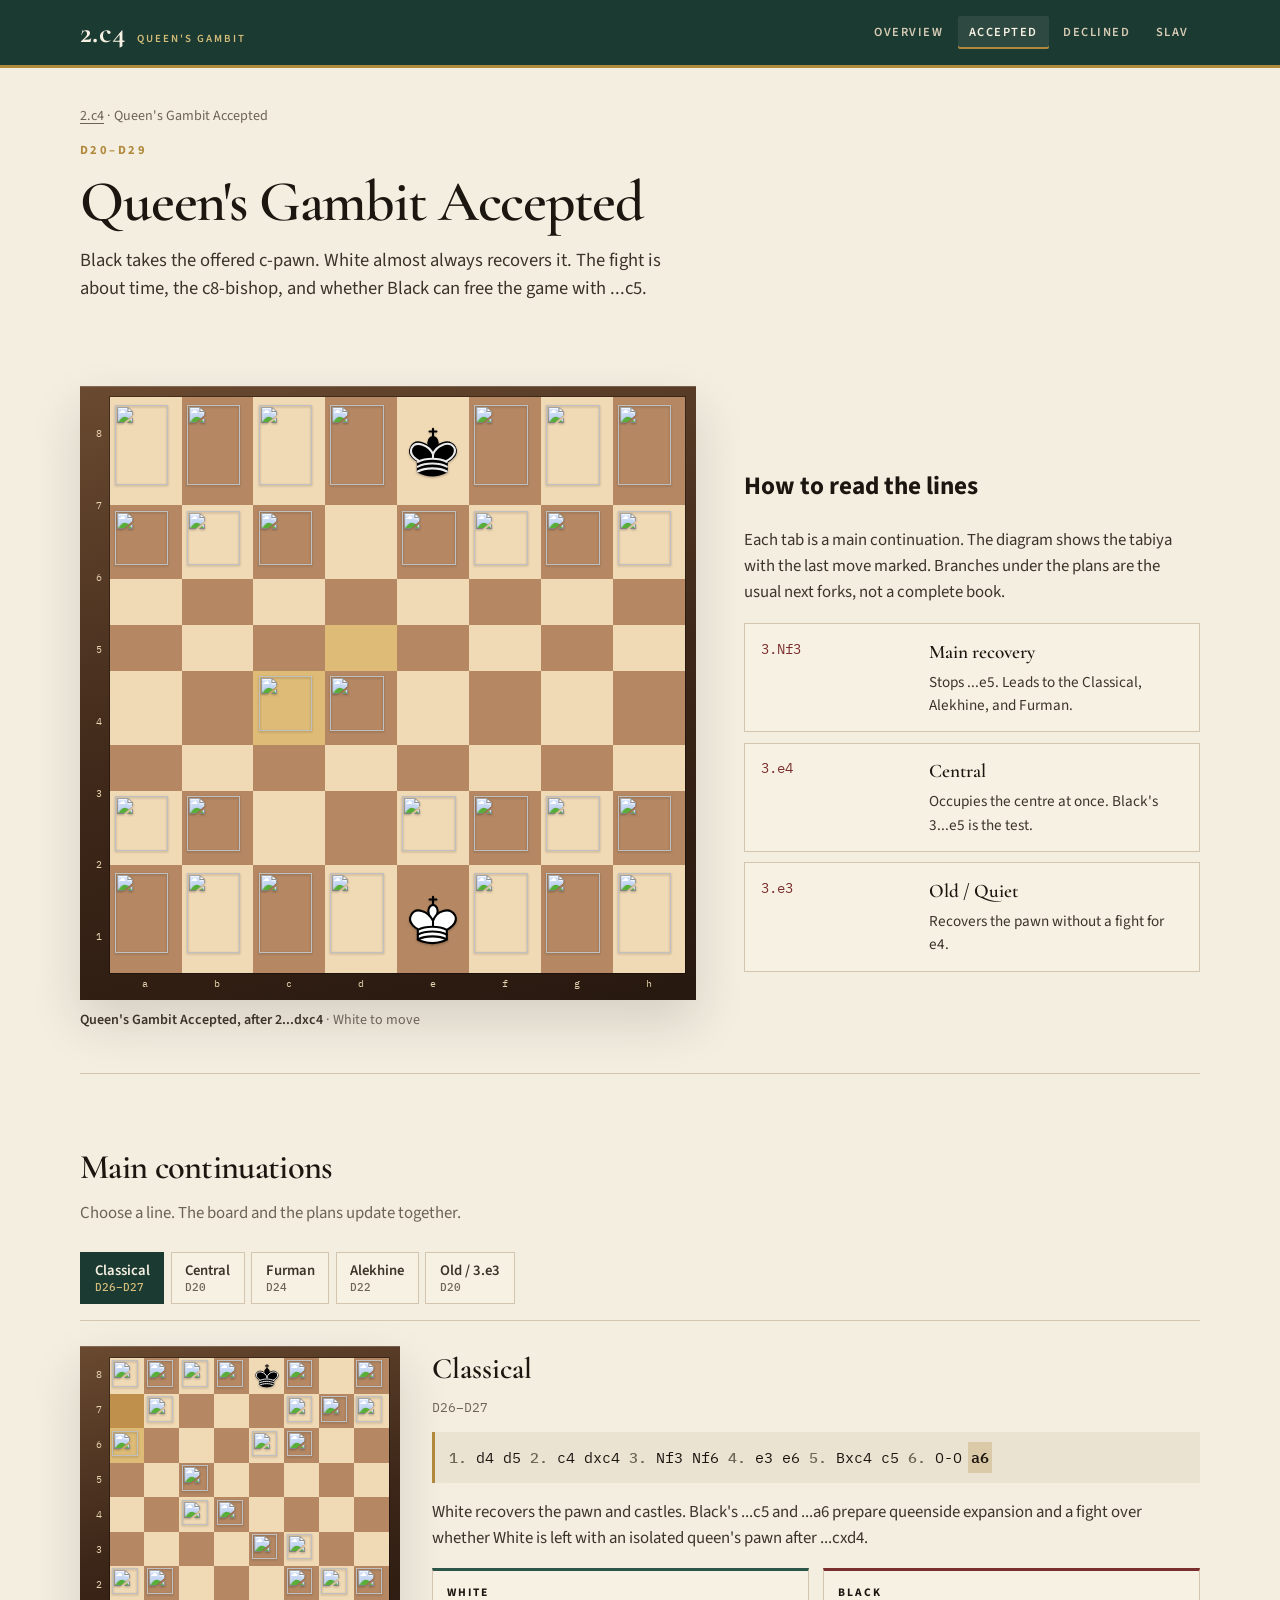
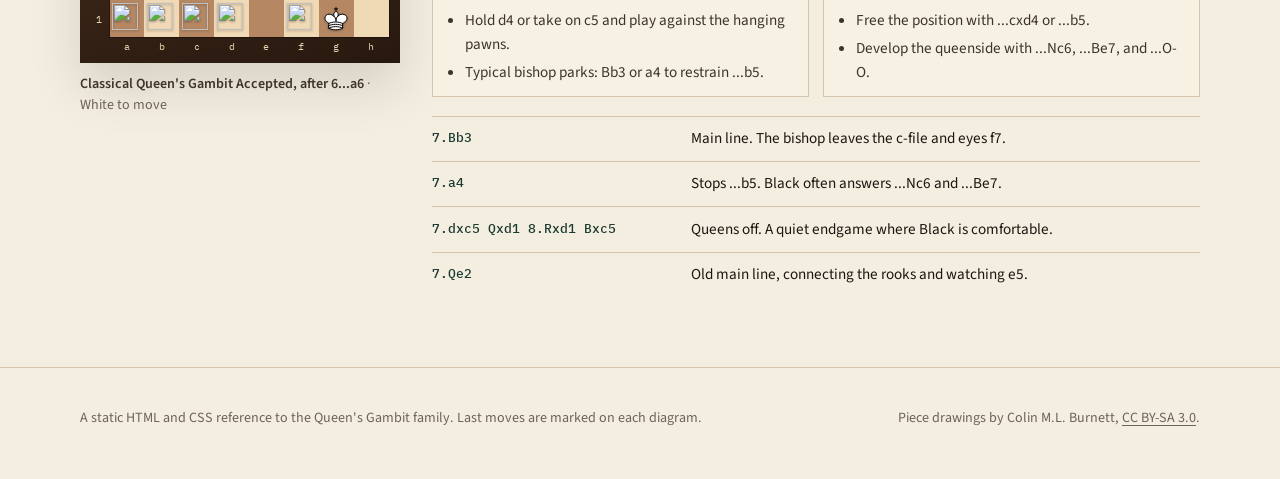
==== qga.html @ 836b29c2 "Add Queen's Gambit Accepted, Declined, and Slav site Static HTML and CSS pages with played-out diagr" ====
<!DOCTYPE html>
<html lang="en">
<head>
  <meta charset="utf-8">
  <meta name="viewport" content="width=device-width, initial-scale=1">
  <title>Queen&#x27;s Gambit Accepted — 2.c4</title>
  <meta name="description" content="Queen&#x27;s Gambit Accepted continuations: Classical, Central, Furman, Alekhine, and 3.e3.">
  <meta name="theme-color" content="#1b3a31">
  <link rel="icon" href="pieces/wN.svg" type="image/svg+xml">
  <link rel="preconnect" href="https://fonts.googleapis.com">
  <link rel="preconnect" href="https://fonts.gstatic.com" crossorigin>
  <link href="https://fonts.googleapis.com/css2?family=Cormorant+Garamond:ital,wght@0,500;0,600;0,700;1,500&family=IBM+Plex+Mono:wght@400;500&family=Source+Sans+3:ital,wght@0,400;0,500;0,600;1,400&display=swap" rel="stylesheet">
  <link rel="stylesheet" href="styles.css">
</head>
<body>
  <a class="skip" href="#main">Skip to content</a>
  <header class="site-header">
    <div class="wrap">
      <a class="wordmark" href="index.html">2.c4 <small>Queen's Gambit</small></a>
      <nav class="site-nav" aria-label="Openings"><a href="index.html">Overview</a><a href="qga.html" aria-current="page">Accepted</a><a href="qgd.html">Declined</a><a href="slav.html">Slav</a></nav>
    </div>
  </header>
  <main id="main">
    
    <div class="wrap">
      <header class="page-head">
        <p class="crumb"><a href="index.html">2.c4</a> · Queen&#x27;s Gambit Accepted</p>
        <p class="kicker">D20–D29</p>
        <h1>Queen&#x27;s Gambit Accepted</h1>
        <p class="lede">Black takes the offered c-pawn. White almost always recovers it. The fight is about time, the c8-bishop, and whether Black can free the game with ...c5.</p>
      </header>
      <section class="hero">
        <figure class="diagram">
  <div class="board-frame">
    <div class="board-with-coords">
      <div class="ranks" aria-hidden="true"><span>8</span><span>7</span><span>6</span><span>5</span><span>4</span><span>3</span><span>2</span><span>1</span></div>
      <div class="board" role="img" aria-label="Queen&#x27;s Gambit Accepted, after 2...dxc4. White to move."><div class="sq l"><img src="pieces/bR.svg" alt=""></div><div class="sq d"><img src="pieces/bN.svg" alt=""></div><div class="sq l"><img src="pieces/bB.svg" alt=""></div><div class="sq d"><img src="pieces/bQ.svg" alt=""></div><div class="sq l"><img src="pieces/bK.svg" alt=""></div><div class="sq d"><img src="pieces/bB.svg" alt=""></div><div class="sq l"><img src="pieces/bN.svg" alt=""></div><div class="sq d"><img src="pieces/bR.svg" alt=""></div><div class="sq d"><img src="pieces/bP.svg" alt=""></div><div class="sq l"><img src="pieces/bP.svg" alt=""></div><div class="sq d"><img src="pieces/bP.svg" alt=""></div><div class="sq l"></div><div class="sq d"><img src="pieces/bP.svg" alt=""></div><div class="sq l"><img src="pieces/bP.svg" alt=""></div><div class="sq d"><img src="pieces/bP.svg" alt=""></div><div class="sq l"><img src="pieces/bP.svg" alt=""></div><div class="sq l"></div><div class="sq d"></div><div class="sq l"></div><div class="sq d"></div><div class="sq l"></div><div class="sq d"></div><div class="sq l"></div><div class="sq d"></div><div class="sq d"></div><div class="sq l"></div><div class="sq d"></div><div class="sq l last-from"></div><div class="sq d"></div><div class="sq l"></div><div class="sq d"></div><div class="sq l"></div><div class="sq l"></div><div class="sq d"></div><div class="sq l last-to"><img src="pieces/bP.svg" alt=""></div><div class="sq d"><img src="pieces/wP.svg" alt=""></div><div class="sq l"></div><div class="sq d"></div><div class="sq l"></div><div class="sq d"></div><div class="sq d"></div><div class="sq l"></div><div class="sq d"></div><div class="sq l"></div><div class="sq d"></div><div class="sq l"></div><div class="sq d"></div><div class="sq l"></div><div class="sq l"><img src="pieces/wP.svg" alt=""></div><div class="sq d"><img src="pieces/wP.svg" alt=""></div><div class="sq l"></div><div class="sq d"></div><div class="sq l"><img src="pieces/wP.svg" alt=""></div><div class="sq d"><img src="pieces/wP.svg" alt=""></div><div class="sq l"><img src="pieces/wP.svg" alt=""></div><div class="sq d"><img src="pieces/wP.svg" alt=""></div><div class="sq d"><img src="pieces/wR.svg" alt=""></div><div class="sq l"><img src="pieces/wN.svg" alt=""></div><div class="sq d"><img src="pieces/wB.svg" alt=""></div><div class="sq l"><img src="pieces/wQ.svg" alt=""></div><div class="sq d"><img src="pieces/wK.svg" alt=""></div><div class="sq l"><img src="pieces/wB.svg" alt=""></div><div class="sq d"><img src="pieces/wN.svg" alt=""></div><div class="sq l"><img src="pieces/wR.svg" alt=""></div></div>
      <div class="files" aria-hidden="true"><span>a</span><span>b</span><span>c</span><span>d</span><span>e</span><span>f</span><span>g</span><span>h</span></div>
    </div>
  </div>
  <figcaption><strong>Queen&#x27;s Gambit Accepted, after 2...dxc4</strong> · White to move</figcaption>
</figure>
        <div>
          <h2>How to read the lines</h2>
          <p class="idea">Each tab is a main continuation. The diagram shows the tabiya with the last move marked. Branches under the plans are the usual next forks, not a complete book.</p>
          <ul class="tree"><li><span class="mv">3.Nf3</span><div><strong>Main recovery</strong><p>Stops ...e5. Leads to the Classical, Alekhine, and Furman.</p></div></li><li><span class="mv">3.e4</span><div><strong>Central</strong><p>Occupies the centre at once. Black&#x27;s 3...e5 is the test.</p></div></li><li><span class="mv">3.e3</span><div><strong>Old / Quiet</strong><p>Recovers the pawn without a fight for e4.</p></div></li></ul>
        </div>
      </section>
      <hr class="section-rule">
      <section class="section" id="lines">
        <h2>Main continuations</h2>
        <p class="deck">Choose a line. The board and the plans update together.</p>
        <style>
#qga-classical:checked ~ .exp-tabs label[for='qga-classical'],
#qga-central:checked ~ .exp-tabs label[for='qga-central'],
#qga-furman:checked ~ .exp-tabs label[for='qga-furman'],
#qga-alekhine:checked ~ .exp-tabs label[for='qga-alekhine'],
#qga-quiet:checked ~ .exp-tabs label[for='qga-quiet'] {
  background: var(--forest);
  color: var(--cream);
  border-color: var(--forest);
}
#qga-classical:checked ~ .exp-tabs label[for='qga-classical'] small,
#qga-central:checked ~ .exp-tabs label[for='qga-central'] small,
#qga-furman:checked ~ .exp-tabs label[for='qga-furman'] small,
#qga-alekhine:checked ~ .exp-tabs label[for='qga-alekhine'] small,
#qga-quiet:checked ~ .exp-tabs label[for='qga-quiet'] small { color: var(--gold-2); }
#qga-classical:checked ~ .exp-panels [data-for='qga-classical'],
#qga-central:checked ~ .exp-panels [data-for='qga-central'],
#qga-furman:checked ~ .exp-panels [data-for='qga-furman'],
#qga-alekhine:checked ~ .exp-panels [data-for='qga-alekhine'],
#qga-quiet:checked ~ .exp-panels [data-for='qga-quiet'] { display: grid; }
</style>
<section class="explorer" aria-label="Main continuations">
  <input class="exp-input" type="radio" name="qga-line" id="qga-classical" checked><input class="exp-input" type="radio" name="qga-line" id="qga-central"><input class="exp-input" type="radio" name="qga-line" id="qga-furman"><input class="exp-input" type="radio" name="qga-line" id="qga-alekhine"><input class="exp-input" type="radio" name="qga-line" id="qga-quiet">
  <div class="exp-tabs" role="tablist"><label class="exp-tab" for="qga-classical">Classical<small>D26–D27</small></label><label class="exp-tab" for="qga-central">Central<small>D20</small></label><label class="exp-tab" for="qga-furman">Furman<small>D24</small></label><label class="exp-tab" for="qga-alekhine">Alekhine<small>D22</small></label><label class="exp-tab" for="qga-quiet">Old / 3.e3<small>D20</small></label></div>
  <div class="exp-panels"><article class="exp-panel" data-for="qga-classical">
  <figure class="diagram">
  <div class="board-frame">
    <div class="board-with-coords">
      <div class="ranks" aria-hidden="true"><span>8</span><span>7</span><span>6</span><span>5</span><span>4</span><span>3</span><span>2</span><span>1</span></div>
      <div class="board" role="img" aria-label="Classical Queen&#x27;s Gambit Accepted, after 6...a6. White to move."><div class="sq l"><img src="pieces/bR.svg" alt=""></div><div class="sq d"><img src="pieces/bN.svg" alt=""></div><div class="sq l"><img src="pieces/bB.svg" alt=""></div><div class="sq d"><img src="pieces/bQ.svg" alt=""></div><div class="sq l"><img src="pieces/bK.svg" alt=""></div><div class="sq d"><img src="pieces/bB.svg" alt=""></div><div class="sq l"></div><div class="sq d"><img src="pieces/bR.svg" alt=""></div><div class="sq d last-from"></div><div class="sq l"><img src="pieces/bP.svg" alt=""></div><div class="sq d"></div><div class="sq l"></div><div class="sq d"></div><div class="sq l"><img src="pieces/bP.svg" alt=""></div><div class="sq d"><img src="pieces/bP.svg" alt=""></div><div class="sq l"><img src="pieces/bP.svg" alt=""></div><div class="sq l last-to"><img src="pieces/bP.svg" alt=""></div><div class="sq d"></div><div class="sq l"></div><div class="sq d"></div><div class="sq l"><img src="pieces/bP.svg" alt=""></div><div class="sq d"><img src="pieces/bN.svg" alt=""></div><div class="sq l"></div><div class="sq d"></div><div class="sq d"></div><div class="sq l"></div><div class="sq d"><img src="pieces/bP.svg" alt=""></div><div class="sq l"></div><div class="sq d"></div><div class="sq l"></div><div class="sq d"></div><div class="sq l"></div><div class="sq l"></div><div class="sq d"></div><div class="sq l"><img src="pieces/wB.svg" alt=""></div><div class="sq d"><img src="pieces/wP.svg" alt=""></div><div class="sq l"></div><div class="sq d"></div><div class="sq l"></div><div class="sq d"></div><div class="sq d"></div><div class="sq l"></div><div class="sq d"></div><div class="sq l"></div><div class="sq d"><img src="pieces/wP.svg" alt=""></div><div class="sq l"><img src="pieces/wN.svg" alt=""></div><div class="sq d"></div><div class="sq l"></div><div class="sq l"><img src="pieces/wP.svg" alt=""></div><div class="sq d"><img src="pieces/wP.svg" alt=""></div><div class="sq l"></div><div class="sq d"></div><div class="sq l"></div><div class="sq d"><img src="pieces/wP.svg" alt=""></div><div class="sq l"><img src="pieces/wP.svg" alt=""></div><div class="sq d"><img src="pieces/wP.svg" alt=""></div><div class="sq d"><img src="pieces/wR.svg" alt=""></div><div class="sq l"><img src="pieces/wN.svg" alt=""></div><div class="sq d"><img src="pieces/wB.svg" alt=""></div><div class="sq l"><img src="pieces/wQ.svg" alt=""></div><div class="sq d"></div><div class="sq l"><img src="pieces/wR.svg" alt=""></div><div class="sq d"><img src="pieces/wK.svg" alt=""></div><div class="sq l"></div></div>
      <div class="files" aria-hidden="true"><span>a</span><span>b</span><span>c</span><span>d</span><span>e</span><span>f</span><span>g</span><span>h</span></div>
    </div>
  </div>
  <figcaption><strong>Classical Queen&#x27;s Gambit Accepted, after 6...a6</strong> · White to move</figcaption>
</figure>
  <div class="line-copy">
    <h3>Classical</h3>
    <p class="eco">D26–D27</p>
    <p class="moves"><span class="n">1.</span> <span>d4</span> <span>d5</span> <span class="n">2.</span> <span>c4</span> <span>dxc4</span> <span class="n">3.</span> <span>Nf3</span> <span>Nf6</span> <span class="n">4.</span> <span>e3</span> <span>e6</span> <span class="n">5.</span> <span>Bxc4</span> <span>c5</span> <span class="n">6.</span> <span>O-O</span> <span class="last">a6</span></p>
    <p class="idea">White recovers the pawn and castles. Black&#x27;s ...c5 and ...a6 prepare queenside expansion and a fight over whether White is left with an isolated queen&#x27;s pawn after ...cxd4.</p>
    <div class="plans">
      <div class="plan white"><h4>White</h4><ul><li>Hold d4 or take on c5 and play against the hanging pawns.</li><li>Typical bishop parks: Bb3 or a4 to restrain ...b5.</li></ul></div>
      <div class="plan black"><h4>Black</h4><ul><li>Free the position with ...cxd4 or ...b5.</li><li>Develop the queenside with ...Nc6, ...Be7, and ...O-O.</li></ul></div>
    </div>
    <ul class='branches'><li><span class="mv">7.Bb3</span><span>Main line. The bishop leaves the c-file and eyes f7.</span></li><li><span class="mv">7.a4</span><span>Stops ...b5. Black often answers ...Nc6 and ...Be7.</span></li><li><span class="mv">7.dxc5 Qxd1 8.Rxd1 Bxc5</span><span>Queens off. A quiet endgame where Black is comfortable.</span></li><li><span class="mv">7.Qe2</span><span>Old main line, connecting the rooks and watching e5.</span></li></ul>
  </div>
</article><article class="exp-panel" data-for="qga-central">
  <figure class="diagram">
  <div class="board-frame">
    <div class="board-with-coords">
      <div class="ranks" aria-hidden="true"><span>8</span><span>7</span><span>6</span><span>5</span><span>4</span><span>3</span><span>2</span><span>1</span></div>
      <div class="board" role="img" aria-label="Central Variation, after 5...Nc6. White to move."><div class="sq l"><img src="pieces/bR.svg" alt=""></div><div class="sq d last-from"></div><div class="sq l"><img src="pieces/bB.svg" alt=""></div><div class="sq d"><img src="pieces/bQ.svg" alt=""></div><div class="sq l"><img src="pieces/bK.svg" alt=""></div><div class="sq d"><img src="pieces/bB.svg" alt=""></div><div class="sq l"><img src="pieces/bN.svg" alt=""></div><div class="sq d"><img src="pieces/bR.svg" alt=""></div><div class="sq d"><img src="pieces/bP.svg" alt=""></div><div class="sq l"><img src="pieces/bP.svg" alt=""></div><div class="sq d"><img src="pieces/bP.svg" alt=""></div><div class="sq l"></div><div class="sq d"></div><div class="sq l"><img src="pieces/bP.svg" alt=""></div><div class="sq d"><img src="pieces/bP.svg" alt=""></div><div class="sq l"><img src="pieces/bP.svg" alt=""></div><div class="sq l"></div><div class="sq d"></div><div class="sq l last-to"><img src="pieces/bN.svg" alt=""></div><div class="sq d"></div><div class="sq l"></div><div class="sq d"></div><div class="sq l"></div><div class="sq d"></div><div class="sq d"></div><div class="sq l"></div><div class="sq d"></div><div class="sq l"></div><div class="sq d"></div><div class="sq l"></div><div class="sq d"></div><div class="sq l"></div><div class="sq l"></div><div class="sq d"></div><div class="sq l"><img src="pieces/wB.svg" alt=""></div><div class="sq d"><img src="pieces/bP.svg" alt=""></div><div class="sq l"><img src="pieces/wP.svg" alt=""></div><div class="sq d"></div><div class="sq l"></div><div class="sq d"></div><div class="sq d"></div><div class="sq l"></div><div class="sq d"></div><div class="sq l"></div><div class="sq d"></div><div class="sq l"><img src="pieces/wN.svg" alt=""></div><div class="sq d"></div><div class="sq l"></div><div class="sq l"><img src="pieces/wP.svg" alt=""></div><div class="sq d"><img src="pieces/wP.svg" alt=""></div><div class="sq l"></div><div class="sq d"></div><div class="sq l"></div><div class="sq d"><img src="pieces/wP.svg" alt=""></div><div class="sq l"><img src="pieces/wP.svg" alt=""></div><div class="sq d"><img src="pieces/wP.svg" alt=""></div><div class="sq d"><img src="pieces/wR.svg" alt=""></div><div class="sq l"><img src="pieces/wN.svg" alt=""></div><div class="sq d"><img src="pieces/wB.svg" alt=""></div><div class="sq l"><img src="pieces/wQ.svg" alt=""></div><div class="sq d"><img src="pieces/wK.svg" alt=""></div><div class="sq l"></div><div class="sq d"></div><div class="sq l"><img src="pieces/wR.svg" alt=""></div></div>
      <div class="files" aria-hidden="true"><span>a</span><span>b</span><span>c</span><span>d</span><span>e</span><span>f</span><span>g</span><span>h</span></div>
    </div>
  </div>
  <figcaption><strong>Central Variation, after 5...Nc6</strong> · White to move</figcaption>
</figure>
  <div class="line-copy">
    <h3>Central</h3>
    <p class="eco">D20</p>
    <p class="moves"><span class="n">1.</span> <span>d4</span> <span>d5</span> <span class="n">2.</span> <span>c4</span> <span>dxc4</span> <span class="n">3.</span> <span>e4</span> <span>e5</span> <span class="n">4.</span> <span>Nf3</span> <span>exd4</span> <span class="n">5.</span> <span>Bxc4</span> <span class="last">Nc6</span></p>
    <p class="idea">White grabs the centre with 3.e4 instead of the quiet 3.Nf3. Black&#x27;s 3...e5 is the principled strike. The position opens quickly and both kings can be caught in the middle.</p>
    <div class="plans">
      <div class="plan white"><h4>White</h4><ul><li>Castle short, then use the extra space and the c4-bishop.</li><li>If Black keeps the extra pawn on d4, pressure it with c3 or Nb1-d2.</li></ul></div>
      <div class="plan black"><h4>Black</h4><ul><li>Return the pawn to finish development with ...Nf6 and ...Be7.</li><li>Do not cling to d4 if it costs several tempi.</li></ul></div>
    </div>
    <ul class='branches'><li><span class="mv">3...Nf6 4.e5 Nd5</span><span>Black refuses 3...e5 and plays against the e-pawn instead.</span></li><li><span class="mv">3...Nc6</span><span>Pressures d4 at once. White usually continues Nf3 and d5.</span></li><li><span class="mv">3...c5</span><span>A Sicilian-flavoured try; 4.d5 closes the centre in White&#x27;s favour.</span></li></ul>
  </div>
</article><article class="exp-panel" data-for="qga-furman">
  <figure class="diagram">
  <div class="board-frame">
    <div class="board-with-coords">
      <div class="ranks" aria-hidden="true"><span>8</span><span>7</span><span>6</span><span>5</span><span>4</span><span>3</span><span>2</span><span>1</span></div>
      <div class="board" role="img" aria-label="Furman Variation, after 6...Nd5. White to move."><div class="sq l"><img src="pieces/bR.svg" alt=""></div><div class="sq d"><img src="pieces/bN.svg" alt=""></div><div class="sq l"><img src="pieces/bB.svg" alt=""></div><div class="sq d"><img src="pieces/bQ.svg" alt=""></div><div class="sq l"><img src="pieces/bK.svg" alt=""></div><div class="sq d"><img src="pieces/bB.svg" alt=""></div><div class="sq l"></div><div class="sq d"><img src="pieces/bR.svg" alt=""></div><div class="sq d"></div><div class="sq l"></div><div class="sq d"><img src="pieces/bP.svg" alt=""></div><div class="sq l"></div><div class="sq d"><img src="pieces/bP.svg" alt=""></div><div class="sq l"><img src="pieces/bP.svg" alt=""></div><div class="sq d"><img src="pieces/bP.svg" alt=""></div><div class="sq l"><img src="pieces/bP.svg" alt=""></div><div class="sq l"><img src="pieces/bP.svg" alt=""></div><div class="sq d"></div><div class="sq l"></div><div class="sq d"></div><div class="sq l"></div><div class="sq d last-from"></div><div class="sq l"></div><div class="sq d"></div><div class="sq d"></div><div class="sq l"><img src="pieces/bP.svg" alt=""></div><div class="sq d"></div><div class="sq l last-to"><img src="pieces/bN.svg" alt=""></div><div class="sq d"><img src="pieces/wP.svg" alt=""></div><div class="sq l"></div><div class="sq d"></div><div class="sq l"></div><div class="sq l"></div><div class="sq d"></div><div class="sq l"><img src="pieces/bP.svg" alt=""></div><div class="sq d"><img src="pieces/wP.svg" alt=""></div><div class="sq l"></div><div class="sq d"></div><div class="sq l"></div><div class="sq d"></div><div class="sq d"></div><div class="sq l"></div><div class="sq d"><img src="pieces/wN.svg" alt=""></div><div class="sq l"></div><div class="sq d"></div><div class="sq l"><img src="pieces/wN.svg" alt=""></div><div class="sq d"></div><div class="sq l"></div><div class="sq l"><img src="pieces/wP.svg" alt=""></div><div class="sq d"><img src="pieces/wP.svg" alt=""></div><div class="sq l"></div><div class="sq d"></div><div class="sq l"></div><div class="sq d"><img src="pieces/wP.svg" alt=""></div><div class="sq l"><img src="pieces/wP.svg" alt=""></div><div class="sq d"><img src="pieces/wP.svg" alt=""></div><div class="sq d"><img src="pieces/wR.svg" alt=""></div><div class="sq l"></div><div class="sq d"><img src="pieces/wB.svg" alt=""></div><div class="sq l"><img src="pieces/wQ.svg" alt=""></div><div class="sq d"><img src="pieces/wK.svg" alt=""></div><div class="sq l"><img src="pieces/wB.svg" alt=""></div><div class="sq d"></div><div class="sq l"><img src="pieces/wR.svg" alt=""></div></div>
      <div class="files" aria-hidden="true"><span>a</span><span>b</span><span>c</span><span>d</span><span>e</span><span>f</span><span>g</span><span>h</span></div>
    </div>
  </div>
  <figcaption><strong>Furman Variation, after 6...Nd5</strong> · White to move</figcaption>
</figure>
  <div class="line-copy">
    <h3>Furman</h3>
    <p class="eco">D24</p>
    <p class="moves"><span class="n">1.</span> <span>d4</span> <span>d5</span> <span class="n">2.</span> <span>c4</span> <span>dxc4</span> <span class="n">3.</span> <span>Nf3</span> <span>Nf6</span> <span class="n">4.</span> <span>Nc3</span> <span>a6</span> <span class="n">5.</span> <span>e4</span> <span>b5</span> <span class="n">6.</span> <span>e5</span> <span class="last">Nd5</span></p>
    <p class="idea">White develops both knights and seizes e4-e5 before recovering the c-pawn. Black holds the extra pawn with ...a6 and ...b5. The game becomes a race: White&#x27;s centre versus Black&#x27;s queenside mass.</p>
    <div class="plans">
      <div class="plan white"><h4>White</h4><ul><li>Use e5 to drive the knight and attack on the kingside.</li><li>Break the pawn chain with a4 before Black consolidates.</li></ul></div>
      <div class="plan black"><h4>Black</h4><ul><li>Keep the extra pawn and challenge the centre with ...c5 or ...e6.</li><li>Watch the a8-h1 diagonal once the b-pawn has advanced.</li></ul></div>
    </div>
    <ul class='branches'><li><span class="mv">5.a4</span><span>Restrains ...b5. Can transpose toward QGA two-knights lines.</span></li><li><span class="mv">5.e3</span><span>Quieter recovery of the pawn, closer to the Classical.</span></li><li><span class="mv">7.a4 e6</span><span>The usual follow-up after 6...Nd5.</span></li></ul>
  </div>
</article><article class="exp-panel" data-for="qga-alekhine">
  <figure class="diagram">
  <div class="board-frame">
    <div class="board-with-coords">
      <div class="ranks" aria-hidden="true"><span>8</span><span>7</span><span>6</span><span>5</span><span>4</span><span>3</span><span>2</span><span>1</span></div>
      <div class="board" role="img" aria-label="Alekhine Variation, after 5...Bb7. White to move."><div class="sq l"><img src="pieces/bR.svg" alt=""></div><div class="sq d"><img src="pieces/bN.svg" alt=""></div><div class="sq l last-from"></div><div class="sq d"><img src="pieces/bQ.svg" alt=""></div><div class="sq l"><img src="pieces/bK.svg" alt=""></div><div class="sq d"><img src="pieces/bB.svg" alt=""></div><div class="sq l"><img src="pieces/bN.svg" alt=""></div><div class="sq d"><img src="pieces/bR.svg" alt=""></div><div class="sq d"></div><div class="sq l last-to"><img src="pieces/bB.svg" alt=""></div><div class="sq d"><img src="pieces/bP.svg" alt=""></div><div class="sq l"></div><div class="sq d"><img src="pieces/bP.svg" alt=""></div><div class="sq l"><img src="pieces/bP.svg" alt=""></div><div class="sq d"><img src="pieces/bP.svg" alt=""></div><div class="sq l"><img src="pieces/bP.svg" alt=""></div><div class="sq l"><img src="pieces/bP.svg" alt=""></div><div class="sq d"></div><div class="sq l"></div><div class="sq d"></div><div class="sq l"></div><div class="sq d"></div><div class="sq l"></div><div class="sq d"></div><div class="sq d"></div><div class="sq l"><img src="pieces/bP.svg" alt=""></div><div class="sq d"></div><div class="sq l"></div><div class="sq d"></div><div class="sq l"></div><div class="sq d"></div><div class="sq l"></div><div class="sq l"><img src="pieces/wP.svg" alt=""></div><div class="sq d"></div><div class="sq l"><img src="pieces/bP.svg" alt=""></div><div class="sq d"><img src="pieces/wP.svg" alt=""></div><div class="sq l"></div><div class="sq d"></div><div class="sq l"></div><div class="sq d"></div><div class="sq d"></div><div class="sq l"></div><div class="sq d"></div><div class="sq l"></div><div class="sq d"><img src="pieces/wP.svg" alt=""></div><div class="sq l"><img src="pieces/wN.svg" alt=""></div><div class="sq d"></div><div class="sq l"></div><div class="sq l"></div><div class="sq d"><img src="pieces/wP.svg" alt=""></div><div class="sq l"></div><div class="sq d"></div><div class="sq l"></div><div class="sq d"><img src="pieces/wP.svg" alt=""></div><div class="sq l"><img src="pieces/wP.svg" alt=""></div><div class="sq d"><img src="pieces/wP.svg" alt=""></div><div class="sq d"><img src="pieces/wR.svg" alt=""></div><div class="sq l"><img src="pieces/wN.svg" alt=""></div><div class="sq d"><img src="pieces/wB.svg" alt=""></div><div class="sq l"><img src="pieces/wQ.svg" alt=""></div><div class="sq d"><img src="pieces/wK.svg" alt=""></div><div class="sq l"><img src="pieces/wB.svg" alt=""></div><div class="sq d"></div><div class="sq l"><img src="pieces/wR.svg" alt=""></div></div>
      <div class="files" aria-hidden="true"><span>a</span><span>b</span><span>c</span><span>d</span><span>e</span><span>f</span><span>g</span><span>h</span></div>
    </div>
  </div>
  <figcaption><strong>Alekhine Variation, after 5...Bb7</strong> · White to move</figcaption>
</figure>
  <div class="line-copy">
    <h3>Alekhine</h3>
    <p class="eco">D22</p>
    <p class="moves"><span class="n">1.</span> <span>d4</span> <span>d5</span> <span class="n">2.</span> <span>c4</span> <span>dxc4</span> <span class="n">3.</span> <span>Nf3</span> <span>a6</span> <span class="n">4.</span> <span>e3</span> <span>b5</span> <span class="n">5.</span> <span>a4</span> <span class="last">Bb7</span></p>
    <p class="idea">Black delays ...Nf6 and grabs queenside space at once. The light-squared bishop comes to b7. White&#x27;s a4 asks whether the pawn chain will hold.</p>
    <div class="plans">
      <div class="plan white"><h4>White</h4><ul><li>Undermine b5 with axb5 or a5, then recover c4.</li><li>Play Bxc4, Qe2, and O-O before Black organises ...c5.</li></ul></div>
      <div class="plan black"><h4>Black</h4><ul><li>Support b5 with ...c6 if White takes on b5.</li><li>Strike in the centre with ...e6 and ...c5 rather than hunting pawns.</li></ul></div>
    </div>
    <ul class='branches'><li><span class="mv">4.e4</span><span>Sharper. White occupies the centre and dares Black to keep the pawn.</span></li><li><span class="mv">5.b3</span><span>A flank way to recover c4, less common than a4.</span></li><li><span class="mv">6.b3</span><span>After 5...Bb7, White can still undermine from the other side.</span></li></ul>
  </div>
</article><article class="exp-panel" data-for="qga-quiet">
  <figure class="diagram">
  <div class="board-frame">
    <div class="board-with-coords">
      <div class="ranks" aria-hidden="true"><span>8</span><span>7</span><span>6</span><span>5</span><span>4</span><span>3</span><span>2</span><span>1</span></div>
      <div class="board" role="img" aria-label="Quiet Variation, after 5...Nf6. White to move."><div class="sq l"><img src="pieces/bR.svg" alt=""></div><div class="sq d"><img src="pieces/bN.svg" alt=""></div><div class="sq l"><img src="pieces/bB.svg" alt=""></div><div class="sq d"><img src="pieces/bQ.svg" alt=""></div><div class="sq l"><img src="pieces/bK.svg" alt=""></div><div class="sq d"><img src="pieces/bB.svg" alt=""></div><div class="sq l last-from"></div><div class="sq d"><img src="pieces/bR.svg" alt=""></div><div class="sq d"><img src="pieces/bP.svg" alt=""></div><div class="sq l"><img src="pieces/bP.svg" alt=""></div><div class="sq d"><img src="pieces/bP.svg" alt=""></div><div class="sq l"></div><div class="sq d"></div><div class="sq l"><img src="pieces/bP.svg" alt=""></div><div class="sq d"><img src="pieces/bP.svg" alt=""></div><div class="sq l"><img src="pieces/bP.svg" alt=""></div><div class="sq l"></div><div class="sq d"></div><div class="sq l"></div><div class="sq d"></div><div class="sq l"></div><div class="sq d last-to"><img src="pieces/bN.svg" alt=""></div><div class="sq l"></div><div class="sq d"></div><div class="sq d"></div><div class="sq l"></div><div class="sq d"></div><div class="sq l"></div><div class="sq d"></div><div class="sq l"></div><div class="sq d"></div><div class="sq l"></div><div class="sq l"></div><div class="sq d"></div><div class="sq l"><img src="pieces/wB.svg" alt=""></div><div class="sq d"><img src="pieces/wP.svg" alt=""></div><div class="sq l"></div><div class="sq d"></div><div class="sq l"></div><div class="sq d"></div><div class="sq d"></div><div class="sq l"></div><div class="sq d"></div><div class="sq l"></div><div class="sq d"></div><div class="sq l"></div><div class="sq d"></div><div class="sq l"></div><div class="sq l"><img src="pieces/wP.svg" alt=""></div><div class="sq d"><img src="pieces/wP.svg" alt=""></div><div class="sq l"></div><div class="sq d"></div><div class="sq l"></div><div class="sq d"><img src="pieces/wP.svg" alt=""></div><div class="sq l"><img src="pieces/wP.svg" alt=""></div><div class="sq d"><img src="pieces/wP.svg" alt=""></div><div class="sq d"><img src="pieces/wR.svg" alt=""></div><div class="sq l"><img src="pieces/wN.svg" alt=""></div><div class="sq d"><img src="pieces/wB.svg" alt=""></div><div class="sq l"><img src="pieces/wQ.svg" alt=""></div><div class="sq d"><img src="pieces/wK.svg" alt=""></div><div class="sq l"></div><div class="sq d"><img src="pieces/wN.svg" alt=""></div><div class="sq l"><img src="pieces/wR.svg" alt=""></div></div>
      <div class="files" aria-hidden="true"><span>a</span><span>b</span><span>c</span><span>d</span><span>e</span><span>f</span><span>g</span><span>h</span></div>
    </div>
  </div>
  <figcaption><strong>Quiet Variation, after 5...Nf6</strong> · White to move</figcaption>
</figure>
  <div class="line-copy">
    <h3>Old / 3.e3</h3>
    <p class="eco">D20</p>
    <p class="moves"><span class="n">1.</span> <span>d4</span> <span>d5</span> <span class="n">2.</span> <span>c4</span> <span>dxc4</span> <span class="n">3.</span> <span>e3</span> <span>e5</span> <span class="n">4.</span> <span>Bxc4</span> <span>exd4</span> <span class="n">5.</span> <span>exd4</span> <span class="last">Nf6</span></p>
    <p class="idea">White recovers the pawn without occupying e4. Black&#x27;s 3...e5 equalises in many lines by exchanging in the centre. The resulting IQP positions are milder than the Classical.</p>
    <div class="plans">
      <div class="plan white"><h4>White</h4><ul><li>Treat it as an isolated queen&#x27;s pawn: pieces to e5 and c5, rook to e1.</li><li>Castle short and do not rush d5 unless the tactics are ready.</li></ul></div>
      <div class="plan black"><h4>Black</h4><ul><li>Blockade d4 with ...Nd5 or ...Be7-f6.</li><li>Trade pieces; the IQP is weaker in the ending.</li></ul></div>
    </div>
    <ul class='branches'><li><span class="mv">3...Nf6</span><span>Declines the immediate ...e5 and transposes toward Classical ground.</span></li><li><span class="mv">3...e5 4.Nf3</span><span>White can delay Bxc4 and keep options on d4.</span></li></ul>
  </div>
</article></div>
</section>
      </section>
    </div>
    
  </main>
  <footer class="site-footer">
    <div class="wrap">
      <p>A static HTML and CSS reference to the Queen's Gambit family. Last moves are marked on each diagram.</p>
      <p>Piece drawings by Colin M.L. Burnett, <a href="https://creativecommons.org/licenses/by-sa/3.0/">CC BY-SA 3.0</a>.</p>
    </div>
  </footer>
</body>
</html>
---- styles.css ----
:root {
  --paper: #f4eee1;
  --paper-2: #ebe3d2;
  --paper-3: #e2d6c0;
  --ink: #1b1610;
  --ink-2: #3d3429;
  --muted: #6d6356;
  --line: #d4c6ae;
  --forest: #1b3a31;
  --forest-2: #2b5548;
  --gold: #b0893a;
  --gold-2: #d4bc7a;
  --cream: #f7f1e4;
  --crimson: #7a2e2e;
  --board-light: #f0d9b5;
  --board-dark: #b58863;
  --last: rgba(201, 152, 46, 0.46);
  --frame: #3a2618;
  --shadow: 0 22px 48px rgba(27, 22, 16, 0.14);
  --serif: "Cormorant Garamond", "Iowan Old Style", Palatino, Georgia, serif;
  --sans: "Source Sans 3", "Segoe UI", system-ui, sans-serif;
  --mono: "IBM Plex Mono", ui-monospace, monospace;
  --header-h: 4.25rem;
}

*,
*::before,
*::after { box-sizing: border-box; }

html {
  scroll-behavior: smooth;
  overflow-x: clip;
}

body {
  margin: 0;
  max-width: 100%;
  overflow-x: clip;
  color: var(--ink);
  background:
    radial-gradient(1200px 500px at 10% -10%, rgba(176, 137, 58, 0.08), transparent 50%),
    var(--paper);
  font-family: var(--sans);
  font-size: 1.05rem;
  line-height: 1.55;
}

img { max-width: 100%; display: block; }

a {
  color: var(--forest-2);
  text-underline-offset: 0.18em;
}

a:hover { color: var(--crimson); }

:focus-visible {
  outline: 2px solid var(--gold);
  outline-offset: 3px;
}

.skip {
  position: absolute;
  left: 0.75rem;
  top: -3rem;
  background: var(--gold);
  color: var(--ink);
  padding: 0.5rem 0.8rem;
  z-index: 40;
}
.skip:focus { top: 0.75rem; }

.wrap {
  width: calc(100% - 2rem);
  max-width: 1120px;
  margin-inline: auto;
}

/* Header */

.site-header {
  position: sticky;
  top: 0;
  z-index: 30;
  height: var(--header-h);
  background: var(--forest);
  color: var(--cream);
  border-bottom: 3px solid var(--gold);
}

.site-header .wrap {
  height: 100%;
  display: flex;
  align-items: center;
  justify-content: space-between;
  gap: 1.5rem;
}

.wordmark {
  display: flex;
  align-items: baseline;
  gap: 0.7rem;
  color: inherit;
  text-decoration: none;
  font-family: var(--serif);
  font-weight: 700;
  font-size: 1.85rem;
  letter-spacing: 0.01em;
  line-height: 1;
}

.wordmark:hover { color: var(--gold-2); }

.wordmark small {
  font-family: var(--sans);
  font-weight: 600;
  font-size: 0.68rem;
  letter-spacing: 0.18em;
  text-transform: uppercase;
  color: var(--gold-2);
}

.site-nav {
  display: flex;
  flex-wrap: wrap;
  justify-content: flex-end;
  gap: 0.15rem 0.2rem;
}

.site-nav a {
  color: #d7cbb6;
  text-decoration: none;
  font-size: 0.78rem;
  font-weight: 600;
  letter-spacing: 0.12em;
  text-transform: uppercase;
  padding: 0.45rem 0.7rem;
  border-radius: 2px;
}

.site-nav a:hover,
.site-nav a[aria-current="page"] {
  color: var(--cream);
  background: rgba(255, 255, 255, 0.08);
}

.site-nav a[aria-current="page"] {
  box-shadow: inset 0 -2px 0 var(--gold);
}

/* Hero */

.hero {
  display: grid;
  grid-template-columns: 1.15fr 0.85fr;
  gap: 3rem;
  align-items: center;
  padding: 3.4rem 0 2.6rem;
}

.hero > * { min-width: 0; }

.kicker {
  margin: 0 0 0.7rem;
  font-size: 0.78rem;
  font-weight: 700;
  letter-spacing: 0.2em;
  text-transform: uppercase;
  color: var(--gold);
}

.hero h1,
.page-head h1 {
  margin: 0 0 0.85rem;
  font-family: var(--serif);
  font-weight: 600;
  font-size: clamp(2.15rem, 6vw, 3.6rem);
  line-height: 1.05;
  letter-spacing: -0.02em;
  overflow-wrap: break-word;
  max-width: 100%;
}

.lede {
  margin: 0 0 1.4rem;
  max-width: min(38rem, 100%);
  font-size: 1.16rem;
  color: var(--ink-2);
}

.meta-row {
  display: flex;
  flex-wrap: wrap;
  gap: 0.5rem;
}

.badge {
  display: inline-flex;
  align-items: center;
  gap: 0.35rem;
  padding: 0.22rem 0.55rem;
  border: 1px solid var(--line);
  background: var(--paper-2);
  font-family: var(--mono);
  font-size: 0.78rem;
  color: var(--ink-2);
}

/* Page heading */

.page-head {
  padding: 2.4rem 0 0.4rem;
}

.crumb {
  margin: 0 0 0.8rem;
  font-size: 0.88rem;
  color: var(--muted);
}

.crumb a { color: inherit; }

/* Fork cards */

.section {
  padding: 2.2rem 0 3rem;
  scroll-margin-top: calc(var(--header-h) + 0.8rem);
}

.section-rule {
  border: 0;
  border-top: 1px solid var(--line);
  margin: 0 0 2rem;
}

.section h2 {
  margin: 0 0 0.35rem;
  font-family: var(--serif);
  font-size: 2.15rem;
  font-weight: 600;
  letter-spacing: -0.02em;
}

.section .deck {
  margin: 0 0 1.6rem;
  color: var(--muted);
  max-width: 40rem;
}

.fork-grid {
  display: grid;
  grid-template-columns: repeat(3, 1fr);
  gap: 1.15rem;
}

.fork-card {
  display: flex;
  flex-direction: column;
  gap: 0.9rem;
  padding: 1rem 1rem 1.15rem;
  background: var(--cream);
  border: 1px solid var(--line);
  box-shadow: var(--shadow);
  text-decoration: none;
  color: inherit;
  min-height: 100%;
  transition: border-color 0.15s ease, transform 0.15s ease;
}

.fork-card:hover {
  border-color: var(--gold);
  transform: translateY(-2px);
}

.fork-card h3 {
  margin: 0;
  font-family: var(--serif);
  font-size: 1.55rem;
  font-weight: 600;
}

.fork-card .reply {
  margin: 0.15rem 0 0.45rem;
  font-family: var(--mono);
  font-size: 0.95rem;
  color: var(--crimson);
}

.fork-card p {
  margin: 0;
  color: var(--ink-2);
  font-size: 0.98rem;
}

.fork-card .go {
  margin-top: auto;
  padding-top: 0.7rem;
  font-size: 0.78rem;
  font-weight: 700;
  letter-spacing: 0.12em;
  text-transform: uppercase;
  color: var(--forest-2);
}

/* Compare */

.compare {
  width: 100%;
  border-collapse: collapse;
  font-size: 0.98rem;
  background: var(--cream);
  border: 1px solid var(--line);
}

.compare th,
.compare td {
  text-align: left;
  vertical-align: top;
  padding: 0.85rem 1rem;
  border-bottom: 1px solid var(--line);
}

.compare th {
  font-family: var(--serif);
  font-size: 1.15rem;
  font-weight: 600;
  background: var(--forest);
  color: var(--cream);
}

.compare td:first-child {
  font-weight: 600;
  color: var(--ink-2);
  white-space: nowrap;
}

.compare tr:last-child td { border-bottom: 0; }

.compare a { color: var(--gold-2); }

/* Boards */

.diagram {
  margin: 0;
  max-width: 100%;
}

.diagram.compact .board-frame { padding: 0.45rem; }

.board-frame {
  background:
    linear-gradient(165deg, #6a4a30, #3c2618 55%, #27180f);
  padding: 0.7rem 0.7rem 0.55rem;
  box-shadow: var(--shadow), inset 0 1px 0 rgba(255, 255, 255, 0.18);
}

.board-with-coords {
  display: grid;
  grid-template-columns: 0.95rem 1fr;
  grid-template-rows: 1fr 0.95rem;
  gap: 0.15rem 0.2rem;
}

.ranks,
.files {
  display: grid;
  color: #e6d3b0;
  font-family: var(--mono);
  font-size: 0.62rem;
  letter-spacing: 0.04em;
  user-select: none;
}

.ranks {
  grid-column: 1;
  grid-row: 1;
  grid-template-rows: repeat(8, 1fr);
  align-items: center;
  justify-items: center;
}

.files {
  grid-column: 2;
  grid-row: 2;
  grid-template-columns: repeat(8, 1fr);
  justify-items: center;
}

.board {
  grid-column: 2;
  grid-row: 1;
  display: grid;
  grid-template-columns: repeat(8, 1fr);
  aspect-ratio: 1;
  outline: 1px solid rgba(0, 0, 0, 0.35);
}

.sq {
  display: grid;
  place-items: center;
  position: relative;
}

.sq.l { background: var(--board-light); }
.sq.d { background: var(--board-dark); }

.sq.last-from::after,
.sq.last-to::after {
  content: "";
  position: absolute;
  inset: 0;
  background: var(--last);
  pointer-events: none;
}

.sq img {
  width: 86%;
  height: 86%;
  position: relative;
  z-index: 1;
  filter: drop-shadow(0 1px 1px rgba(0, 0, 0, 0.28));
}

.diagram figcaption {
  margin: 0.65rem 0 0;
  font-size: 0.88rem;
  color: var(--muted);
}

.diagram figcaption strong {
  color: var(--ink-2);
  font-weight: 600;
}

/* Explorer */

.explorer {
  position: relative;
}

.exp-input {
  position: absolute;
  opacity: 0;
  pointer-events: none;
}

.exp-tabs {
  display: flex;
  flex-wrap: wrap;
  gap: 0.4rem;
  padding-bottom: 1rem;
  border-bottom: 1px solid var(--line);
}

.exp-tab {
  cursor: pointer;
  padding: 0.55rem 0.85rem 0.5rem;
  border: 1px solid var(--line);
  background: var(--cream);
  color: var(--ink-2);
  font-family: var(--sans);
  font-size: 0.92rem;
  font-weight: 600;
  line-height: 1.2;
}

.exp-tab small {
  display: block;
  margin-top: 0.12rem;
  font-family: var(--mono);
  font-size: 0.7rem;
  font-weight: 500;
  color: var(--muted);
}

.exp-panel {
  display: none;
  grid-template-columns: minmax(250px, 320px) 1fr;
  gap: 2rem;
  align-items: start;
  padding: 1.6rem 0 0.4rem;
}

.line-copy h3 {
  margin: 0 0 0.35rem;
  font-family: var(--serif);
  font-size: 1.85rem;
  font-weight: 600;
}

.eco {
  margin: 0 0 0.9rem;
  font-family: var(--mono);
  font-size: 0.8rem;
  color: var(--muted);
}

.moves {
  margin: 0 0 1rem;
  padding: 0.8rem 0.9rem;
  background: var(--paper-2);
  border-left: 3px solid var(--gold);
  font-family: var(--mono);
  font-size: 0.92rem;
  line-height: 1.7;
  color: var(--ink);
}

.moves .n {
  color: var(--muted);
  font-weight: 500;
}

.moves .last {
  background: rgba(176, 137, 58, 0.28);
  box-shadow: 0 0 0 3px rgba(176, 137, 58, 0.28);
  font-weight: 600;
}

.idea {
  margin: 0 0 1.1rem;
  color: var(--ink-2);
}

.plans {
  display: grid;
  grid-template-columns: 1fr 1fr;
  gap: 0.85rem;
  margin: 0 0 1.2rem;
}

.plan {
  background: var(--cream);
  border: 1px solid var(--line);
  padding: 0.8rem 0.9rem 0.7rem;
}

.plan h4 {
  margin: 0 0 0.45rem;
  font-size: 0.72rem;
  letter-spacing: 0.16em;
  text-transform: uppercase;
}

.plan.white { border-top: 3px solid var(--forest-2); }
.plan.black { border-top: 3px solid var(--crimson); }

.plan ul {
  margin: 0;
  padding: 0 0 0 1.1rem;
  color: var(--ink-2);
  font-size: 0.95rem;
}

.plan li + li { margin-top: 0.28rem; }

.branches {
  margin: 0;
  padding: 0;
  list-style: none;
}

.branches li {
  display: grid;
  grid-template-columns: minmax(7.5rem, 32%) 1fr;
  gap: 0.8rem;
  padding: 0.65rem 0;
  border-top: 1px solid var(--line);
  font-size: 0.95rem;
}

.branches .mv {
  font-family: var(--mono);
  font-size: 0.84rem;
  color: var(--forest);
  font-weight: 500;
}

/* Tree on overview */

.tree {
  display: grid;
  gap: 0.65rem;
  margin: 0;
  padding: 0;
  list-style: none;
}

.tree > li {
  display: grid;
  grid-template-columns: 9.5rem 1fr;
  gap: 1rem;
  padding: 0.85rem 1rem;
  background: var(--cream);
  border: 1px solid var(--line);
}

.tree .mv {
  font-family: var(--mono);
  font-size: 0.9rem;
  color: var(--crimson);
}

.tree strong {
  font-family: var(--serif);
  font-size: 1.2rem;
  font-weight: 600;
}

.tree p {
  margin: 0.2rem 0 0;
  color: var(--ink-2);
  font-size: 0.95rem;
}

/* Footer */

.site-footer {
  margin-top: 1rem;
  padding: 1.6rem 0 2.2rem;
  border-top: 1px solid var(--line);
  color: var(--muted);
  font-size: 0.88rem;
}

.site-footer .wrap {
  display: flex;
  justify-content: space-between;
  gap: 1rem;
  flex-wrap: wrap;
}

.site-footer a { color: inherit; }

/* Print: show every line */

@media print {
  body { background: white; }
  .site-header,
  .skip,
  .site-nav,
  .fork-card .go { display: none !important; }
  .exp-panel {
    display: grid !important;
    break-inside: avoid;
    page-break-inside: avoid;
  }
  .hero,
  .fork-grid,
  .page-head { break-inside: avoid; }
}

@media (max-width: 900px) {
  .hero,
  .exp-panel,
  .fork-grid,
  .plans,
  .tree > li,
  .branches li {
    grid-template-columns: 1fr;
  }

  .hero { gap: 1.6rem; padding-top: 2rem; }
  .exp-panel { gap: 1.2rem; }
  .diagram { width: min(360px, 100%); }
}

@media (max-width: 640px) {
  .site-header { height: auto; }
  .site-header .wrap {
    flex-direction: column;
    align-items: flex-start;
    padding: 0.7rem 0 0.55rem;
    gap: 0.35rem;
  }
  .site-nav { width: 100%; justify-content: flex-start; }
  .wordmark { font-size: 1.55rem; }
  .hero h1,
  .page-head h1 { font-size: 1.85rem; line-height: 1.12; }
  .lede { font-size: 1.02rem; }
  .compare { font-size: 0.88rem; }
  .compare th,
  .compare td { padding: 0.6rem 0.55rem; }
}

@media (prefers-reduced-motion: reduce) {
  html { scroll-behavior: auto; }
  .fork-card:hover { transform: none; }
}
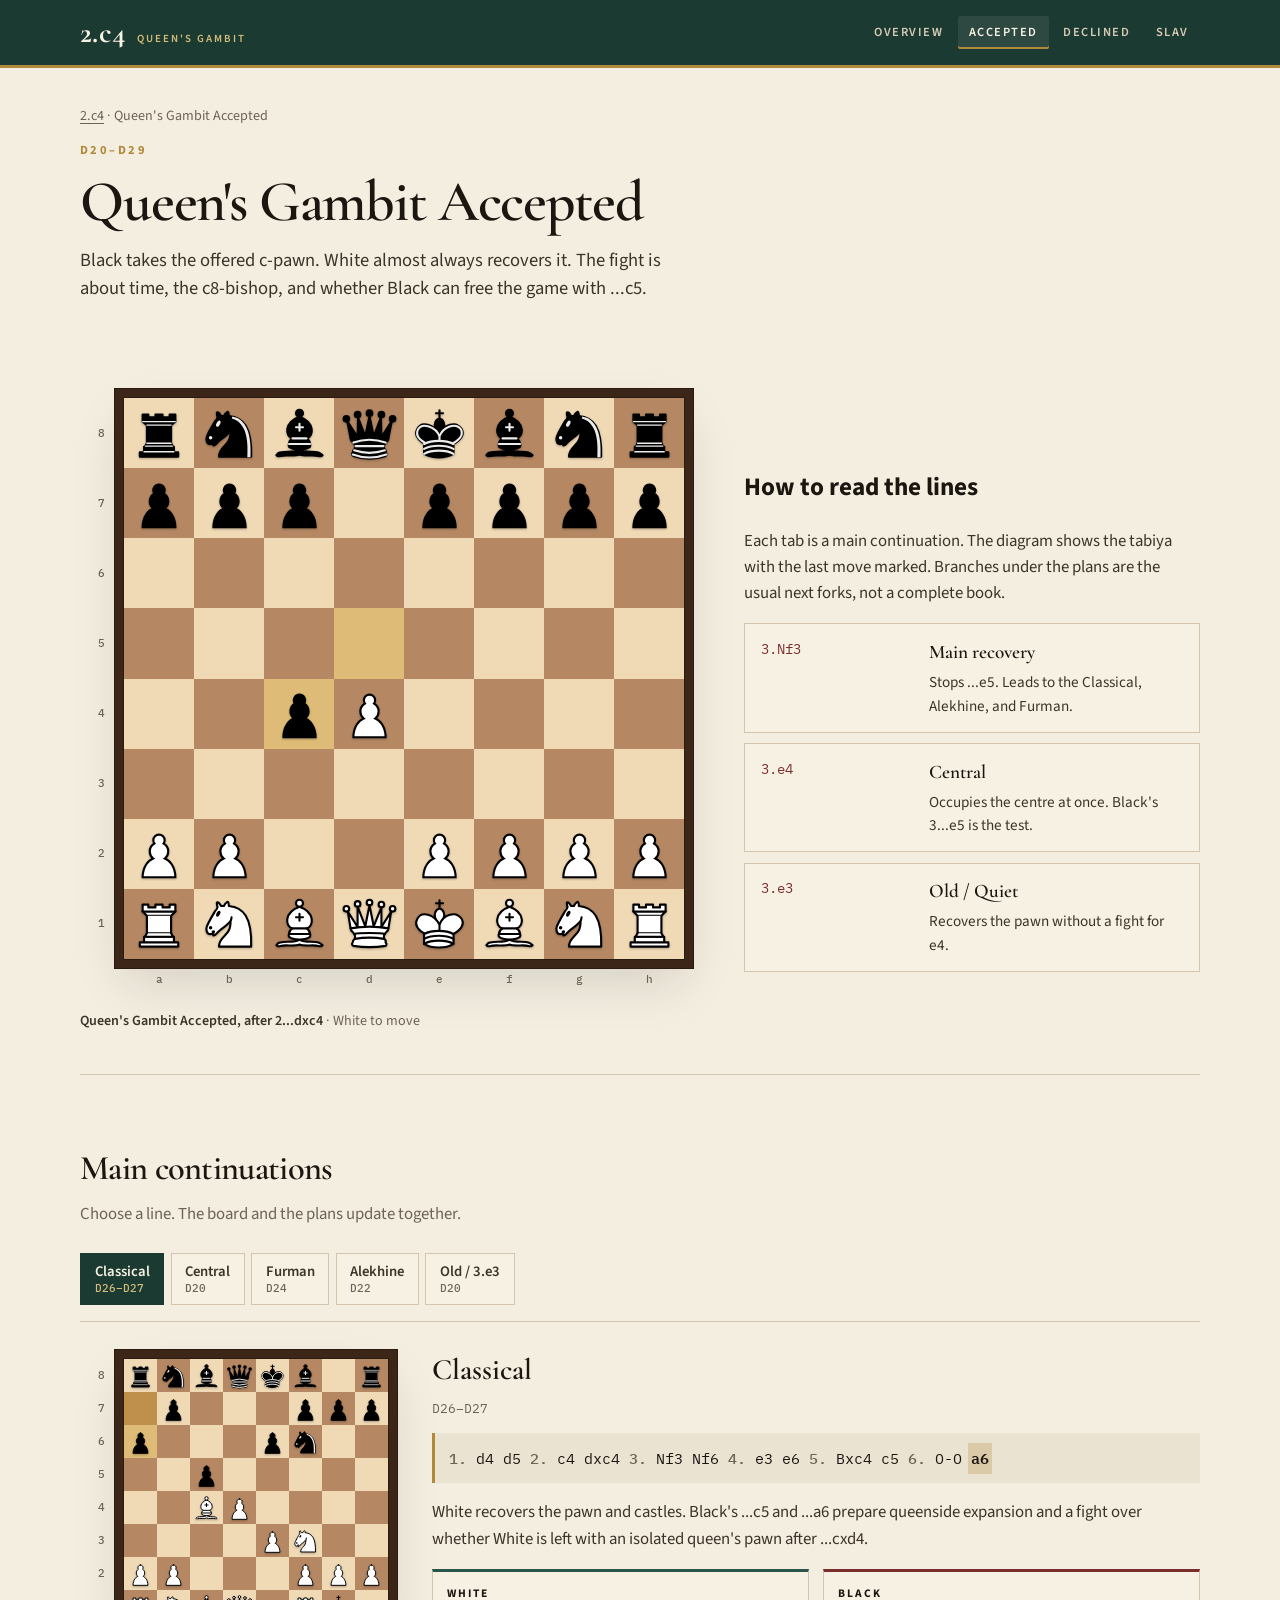
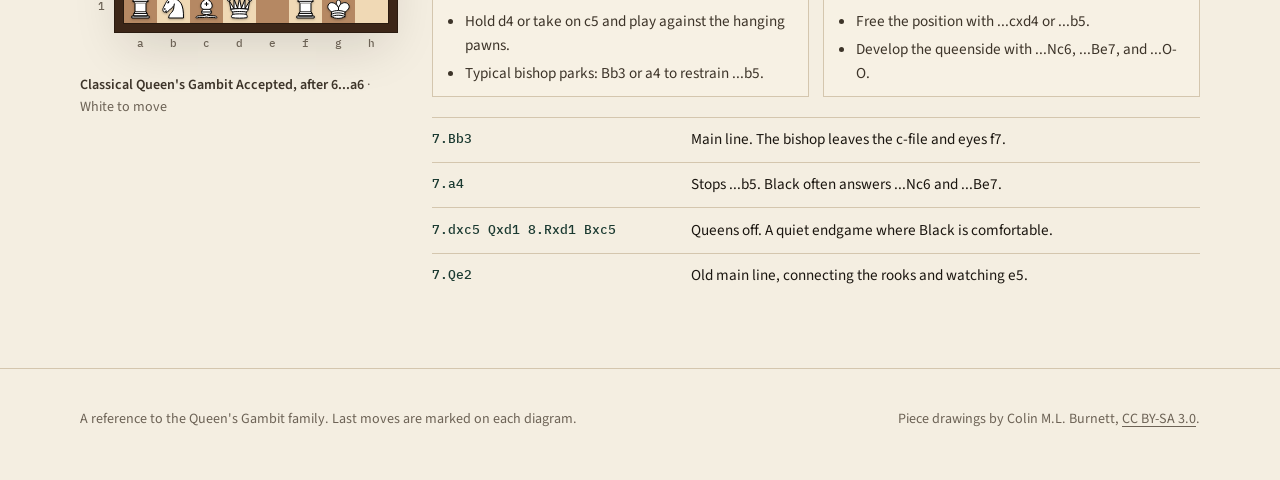
==== commit 0f5bd6c6: "Fix board geometry and drop extra badges Lock an 8x8 grid, even wood frame, coordinates in the margi" ====
--- a/qga.html
+++ b/qga.html
@@ -31,12 +31,10 @@
       </header>
       <section class="hero">
         <figure class="diagram">
-  <div class="board-frame">
-    <div class="board-with-coords">
-      <div class="ranks" aria-hidden="true"><span>8</span><span>7</span><span>6</span><span>5</span><span>4</span><span>3</span><span>2</span><span>1</span></div>
-      <div class="board" role="img" aria-label="Queen&#x27;s Gambit Accepted, after 2...dxc4. White to move."><div class="sq l"><img src="pieces/bR.svg" alt=""></div><div class="sq d"><img src="pieces/bN.svg" alt=""></div><div class="sq l"><img src="pieces/bB.svg" alt=""></div><div class="sq d"><img src="pieces/bQ.svg" alt=""></div><div class="sq l"><img src="pieces/bK.svg" alt=""></div><div class="sq d"><img src="pieces/bB.svg" alt=""></div><div class="sq l"><img src="pieces/bN.svg" alt=""></div><div class="sq d"><img src="pieces/bR.svg" alt=""></div><div class="sq d"><img src="pieces/bP.svg" alt=""></div><div class="sq l"><img src="pieces/bP.svg" alt=""></div><div class="sq d"><img src="pieces/bP.svg" alt=""></div><div class="sq l"></div><div class="sq d"><img src="pieces/bP.svg" alt=""></div><div class="sq l"><img src="pieces/bP.svg" alt=""></div><div class="sq d"><img src="pieces/bP.svg" alt=""></div><div class="sq l"><img src="pieces/bP.svg" alt=""></div><div class="sq l"></div><div class="sq d"></div><div class="sq l"></div><div class="sq d"></div><div class="sq l"></div><div class="sq d"></div><div class="sq l"></div><div class="sq d"></div><div class="sq d"></div><div class="sq l"></div><div class="sq d"></div><div class="sq l last-from"></div><div class="sq d"></div><div class="sq l"></div><div class="sq d"></div><div class="sq l"></div><div class="sq l"></div><div class="sq d"></div><div class="sq l last-to"><img src="pieces/bP.svg" alt=""></div><div class="sq d"><img src="pieces/wP.svg" alt=""></div><div class="sq l"></div><div class="sq d"></div><div class="sq l"></div><div class="sq d"></div><div class="sq d"></div><div class="sq l"></div><div class="sq d"></div><div class="sq l"></div><div class="sq d"></div><div class="sq l"></div><div class="sq d"></div><div class="sq l"></div><div class="sq l"><img src="pieces/wP.svg" alt=""></div><div class="sq d"><img src="pieces/wP.svg" alt=""></div><div class="sq l"></div><div class="sq d"></div><div class="sq l"><img src="pieces/wP.svg" alt=""></div><div class="sq d"><img src="pieces/wP.svg" alt=""></div><div class="sq l"><img src="pieces/wP.svg" alt=""></div><div class="sq d"><img src="pieces/wP.svg" alt=""></div><div class="sq d"><img src="pieces/wR.svg" alt=""></div><div class="sq l"><img src="pieces/wN.svg" alt=""></div><div class="sq d"><img src="pieces/wB.svg" alt=""></div><div class="sq l"><img src="pieces/wQ.svg" alt=""></div><div class="sq d"><img src="pieces/wK.svg" alt=""></div><div class="sq l"><img src="pieces/wB.svg" alt=""></div><div class="sq d"><img src="pieces/wN.svg" alt=""></div><div class="sq l"><img src="pieces/wR.svg" alt=""></div></div>
-      <div class="files" aria-hidden="true"><span>a</span><span>b</span><span>c</span><span>d</span><span>e</span><span>f</span><span>g</span><span>h</span></div>
-    </div>
+  <div class="diagram-inner">
+    <div class="ranks" aria-hidden="true"><span>8</span><span>7</span><span>6</span><span>5</span><span>4</span><span>3</span><span>2</span><span>1</span></div>
+    <div class="board" role="img" aria-label="Queen&#x27;s Gambit Accepted, after 2...dxc4. White to move."><div class="sq l"><img src="pieces/bR.svg" alt=""></div><div class="sq d"><img src="pieces/bN.svg" alt=""></div><div class="sq l"><img src="pieces/bB.svg" alt=""></div><div class="sq d"><img src="pieces/bQ.svg" alt=""></div><div class="sq l"><img src="pieces/bK.svg" alt=""></div><div class="sq d"><img src="pieces/bB.svg" alt=""></div><div class="sq l"><img src="pieces/bN.svg" alt=""></div><div class="sq d"><img src="pieces/bR.svg" alt=""></div><div class="sq d"><img src="pieces/bP.svg" alt=""></div><div class="sq l"><img src="pieces/bP.svg" alt=""></div><div class="sq d"><img src="pieces/bP.svg" alt=""></div><div class="sq l"></div><div class="sq d"><img src="pieces/bP.svg" alt=""></div><div class="sq l"><img src="pieces/bP.svg" alt=""></div><div class="sq d"><img src="pieces/bP.svg" alt=""></div><div class="sq l"><img src="pieces/bP.svg" alt=""></div><div class="sq l"></div><div class="sq d"></div><div class="sq l"></div><div class="sq d"></div><div class="sq l"></div><div class="sq d"></div><div class="sq l"></div><div class="sq d"></div><div class="sq d"></div><div class="sq l"></div><div class="sq d"></div><div class="sq l last-from"></div><div class="sq d"></div><div class="sq l"></div><div class="sq d"></div><div class="sq l"></div><div class="sq l"></div><div class="sq d"></div><div class="sq l last-to"><img src="pieces/bP.svg" alt=""></div><div class="sq d"><img src="pieces/wP.svg" alt=""></div><div class="sq l"></div><div class="sq d"></div><div class="sq l"></div><div class="sq d"></div><div class="sq d"></div><div class="sq l"></div><div class="sq d"></div><div class="sq l"></div><div class="sq d"></div><div class="sq l"></div><div class="sq d"></div><div class="sq l"></div><div class="sq l"><img src="pieces/wP.svg" alt=""></div><div class="sq d"><img src="pieces/wP.svg" alt=""></div><div class="sq l"></div><div class="sq d"></div><div class="sq l"><img src="pieces/wP.svg" alt=""></div><div class="sq d"><img src="pieces/wP.svg" alt=""></div><div class="sq l"><img src="pieces/wP.svg" alt=""></div><div class="sq d"><img src="pieces/wP.svg" alt=""></div><div class="sq d"><img src="pieces/wR.svg" alt=""></div><div class="sq l"><img src="pieces/wN.svg" alt=""></div><div class="sq d"><img src="pieces/wB.svg" alt=""></div><div class="sq l"><img src="pieces/wQ.svg" alt=""></div><div class="sq d"><img src="pieces/wK.svg" alt=""></div><div class="sq l"><img src="pieces/wB.svg" alt=""></div><div class="sq d"><img src="pieces/wN.svg" alt=""></div><div class="sq l"><img src="pieces/wR.svg" alt=""></div></div>
+    <div class="files" aria-hidden="true"><span>a</span><span>b</span><span>c</span><span>d</span><span>e</span><span>f</span><span>g</span><span>h</span></div>
   </div>
   <figcaption><strong>Queen&#x27;s Gambit Accepted, after 2...dxc4</strong> · White to move</figcaption>
 </figure>
@@ -76,12 +74,10 @@
   <div class="exp-tabs" role="tablist"><label class="exp-tab" for="qga-classical">Classical<small>D26–D27</small></label><label class="exp-tab" for="qga-central">Central<small>D20</small></label><label class="exp-tab" for="qga-furman">Furman<small>D24</small></label><label class="exp-tab" for="qga-alekhine">Alekhine<small>D22</small></label><label class="exp-tab" for="qga-quiet">Old / 3.e3<small>D20</small></label></div>
   <div class="exp-panels"><article class="exp-panel" data-for="qga-classical">
   <figure class="diagram">
-  <div class="board-frame">
-    <div class="board-with-coords">
-      <div class="ranks" aria-hidden="true"><span>8</span><span>7</span><span>6</span><span>5</span><span>4</span><span>3</span><span>2</span><span>1</span></div>
-      <div class="board" role="img" aria-label="Classical Queen&#x27;s Gambit Accepted, after 6...a6. White to move."><div class="sq l"><img src="pieces/bR.svg" alt=""></div><div class="sq d"><img src="pieces/bN.svg" alt=""></div><div class="sq l"><img src="pieces/bB.svg" alt=""></div><div class="sq d"><img src="pieces/bQ.svg" alt=""></div><div class="sq l"><img src="pieces/bK.svg" alt=""></div><div class="sq d"><img src="pieces/bB.svg" alt=""></div><div class="sq l"></div><div class="sq d"><img src="pieces/bR.svg" alt=""></div><div class="sq d last-from"></div><div class="sq l"><img src="pieces/bP.svg" alt=""></div><div class="sq d"></div><div class="sq l"></div><div class="sq d"></div><div class="sq l"><img src="pieces/bP.svg" alt=""></div><div class="sq d"><img src="pieces/bP.svg" alt=""></div><div class="sq l"><img src="pieces/bP.svg" alt=""></div><div class="sq l last-to"><img src="pieces/bP.svg" alt=""></div><div class="sq d"></div><div class="sq l"></div><div class="sq d"></div><div class="sq l"><img src="pieces/bP.svg" alt=""></div><div class="sq d"><img src="pieces/bN.svg" alt=""></div><div class="sq l"></div><div class="sq d"></div><div class="sq d"></div><div class="sq l"></div><div class="sq d"><img src="pieces/bP.svg" alt=""></div><div class="sq l"></div><div class="sq d"></div><div class="sq l"></div><div class="sq d"></div><div class="sq l"></div><div class="sq l"></div><div class="sq d"></div><div class="sq l"><img src="pieces/wB.svg" alt=""></div><div class="sq d"><img src="pieces/wP.svg" alt=""></div><div class="sq l"></div><div class="sq d"></div><div class="sq l"></div><div class="sq d"></div><div class="sq d"></div><div class="sq l"></div><div class="sq d"></div><div class="sq l"></div><div class="sq d"><img src="pieces/wP.svg" alt=""></div><div class="sq l"><img src="pieces/wN.svg" alt=""></div><div class="sq d"></div><div class="sq l"></div><div class="sq l"><img src="pieces/wP.svg" alt=""></div><div class="sq d"><img src="pieces/wP.svg" alt=""></div><div class="sq l"></div><div class="sq d"></div><div class="sq l"></div><div class="sq d"><img src="pieces/wP.svg" alt=""></div><div class="sq l"><img src="pieces/wP.svg" alt=""></div><div class="sq d"><img src="pieces/wP.svg" alt=""></div><div class="sq d"><img src="pieces/wR.svg" alt=""></div><div class="sq l"><img src="pieces/wN.svg" alt=""></div><div class="sq d"><img src="pieces/wB.svg" alt=""></div><div class="sq l"><img src="pieces/wQ.svg" alt=""></div><div class="sq d"></div><div class="sq l"><img src="pieces/wR.svg" alt=""></div><div class="sq d"><img src="pieces/wK.svg" alt=""></div><div class="sq l"></div></div>
-      <div class="files" aria-hidden="true"><span>a</span><span>b</span><span>c</span><span>d</span><span>e</span><span>f</span><span>g</span><span>h</span></div>
-    </div>
+  <div class="diagram-inner">
+    <div class="ranks" aria-hidden="true"><span>8</span><span>7</span><span>6</span><span>5</span><span>4</span><span>3</span><span>2</span><span>1</span></div>
+    <div class="board" role="img" aria-label="Classical Queen&#x27;s Gambit Accepted, after 6...a6. White to move."><div class="sq l"><img src="pieces/bR.svg" alt=""></div><div class="sq d"><img src="pieces/bN.svg" alt=""></div><div class="sq l"><img src="pieces/bB.svg" alt=""></div><div class="sq d"><img src="pieces/bQ.svg" alt=""></div><div class="sq l"><img src="pieces/bK.svg" alt=""></div><div class="sq d"><img src="pieces/bB.svg" alt=""></div><div class="sq l"></div><div class="sq d"><img src="pieces/bR.svg" alt=""></div><div class="sq d last-from"></div><div class="sq l"><img src="pieces/bP.svg" alt=""></div><div class="sq d"></div><div class="sq l"></div><div class="sq d"></div><div class="sq l"><img src="pieces/bP.svg" alt=""></div><div class="sq d"><img src="pieces/bP.svg" alt=""></div><div class="sq l"><img src="pieces/bP.svg" alt=""></div><div class="sq l last-to"><img src="pieces/bP.svg" alt=""></div><div class="sq d"></div><div class="sq l"></div><div class="sq d"></div><div class="sq l"><img src="pieces/bP.svg" alt=""></div><div class="sq d"><img src="pieces/bN.svg" alt=""></div><div class="sq l"></div><div class="sq d"></div><div class="sq d"></div><div class="sq l"></div><div class="sq d"><img src="pieces/bP.svg" alt=""></div><div class="sq l"></div><div class="sq d"></div><div class="sq l"></div><div class="sq d"></div><div class="sq l"></div><div class="sq l"></div><div class="sq d"></div><div class="sq l"><img src="pieces/wB.svg" alt=""></div><div class="sq d"><img src="pieces/wP.svg" alt=""></div><div class="sq l"></div><div class="sq d"></div><div class="sq l"></div><div class="sq d"></div><div class="sq d"></div><div class="sq l"></div><div class="sq d"></div><div class="sq l"></div><div class="sq d"><img src="pieces/wP.svg" alt=""></div><div class="sq l"><img src="pieces/wN.svg" alt=""></div><div class="sq d"></div><div class="sq l"></div><div class="sq l"><img src="pieces/wP.svg" alt=""></div><div class="sq d"><img src="pieces/wP.svg" alt=""></div><div class="sq l"></div><div class="sq d"></div><div class="sq l"></div><div class="sq d"><img src="pieces/wP.svg" alt=""></div><div class="sq l"><img src="pieces/wP.svg" alt=""></div><div class="sq d"><img src="pieces/wP.svg" alt=""></div><div class="sq d"><img src="pieces/wR.svg" alt=""></div><div class="sq l"><img src="pieces/wN.svg" alt=""></div><div class="sq d"><img src="pieces/wB.svg" alt=""></div><div class="sq l"><img src="pieces/wQ.svg" alt=""></div><div class="sq d"></div><div class="sq l"><img src="pieces/wR.svg" alt=""></div><div class="sq d"><img src="pieces/wK.svg" alt=""></div><div class="sq l"></div></div>
+    <div class="files" aria-hidden="true"><span>a</span><span>b</span><span>c</span><span>d</span><span>e</span><span>f</span><span>g</span><span>h</span></div>
   </div>
   <figcaption><strong>Classical Queen&#x27;s Gambit Accepted, after 6...a6</strong> · White to move</figcaption>
 </figure>
@@ -98,12 +94,10 @@
   </div>
 </article><article class="exp-panel" data-for="qga-central">
   <figure class="diagram">
-  <div class="board-frame">
-    <div class="board-with-coords">
-      <div class="ranks" aria-hidden="true"><span>8</span><span>7</span><span>6</span><span>5</span><span>4</span><span>3</span><span>2</span><span>1</span></div>
-      <div class="board" role="img" aria-label="Central Variation, after 5...Nc6. White to move."><div class="sq l"><img src="pieces/bR.svg" alt=""></div><div class="sq d last-from"></div><div class="sq l"><img src="pieces/bB.svg" alt=""></div><div class="sq d"><img src="pieces/bQ.svg" alt=""></div><div class="sq l"><img src="pieces/bK.svg" alt=""></div><div class="sq d"><img src="pieces/bB.svg" alt=""></div><div class="sq l"><img src="pieces/bN.svg" alt=""></div><div class="sq d"><img src="pieces/bR.svg" alt=""></div><div class="sq d"><img src="pieces/bP.svg" alt=""></div><div class="sq l"><img src="pieces/bP.svg" alt=""></div><div class="sq d"><img src="pieces/bP.svg" alt=""></div><div class="sq l"></div><div class="sq d"></div><div class="sq l"><img src="pieces/bP.svg" alt=""></div><div class="sq d"><img src="pieces/bP.svg" alt=""></div><div class="sq l"><img src="pieces/bP.svg" alt=""></div><div class="sq l"></div><div class="sq d"></div><div class="sq l last-to"><img src="pieces/bN.svg" alt=""></div><div class="sq d"></div><div class="sq l"></div><div class="sq d"></div><div class="sq l"></div><div class="sq d"></div><div class="sq d"></div><div class="sq l"></div><div class="sq d"></div><div class="sq l"></div><div class="sq d"></div><div class="sq l"></div><div class="sq d"></div><div class="sq l"></div><div class="sq l"></div><div class="sq d"></div><div class="sq l"><img src="pieces/wB.svg" alt=""></div><div class="sq d"><img src="pieces/bP.svg" alt=""></div><div class="sq l"><img src="pieces/wP.svg" alt=""></div><div class="sq d"></div><div class="sq l"></div><div class="sq d"></div><div class="sq d"></div><div class="sq l"></div><div class="sq d"></div><div class="sq l"></div><div class="sq d"></div><div class="sq l"><img src="pieces/wN.svg" alt=""></div><div class="sq d"></div><div class="sq l"></div><div class="sq l"><img src="pieces/wP.svg" alt=""></div><div class="sq d"><img src="pieces/wP.svg" alt=""></div><div class="sq l"></div><div class="sq d"></div><div class="sq l"></div><div class="sq d"><img src="pieces/wP.svg" alt=""></div><div class="sq l"><img src="pieces/wP.svg" alt=""></div><div class="sq d"><img src="pieces/wP.svg" alt=""></div><div class="sq d"><img src="pieces/wR.svg" alt=""></div><div class="sq l"><img src="pieces/wN.svg" alt=""></div><div class="sq d"><img src="pieces/wB.svg" alt=""></div><div class="sq l"><img src="pieces/wQ.svg" alt=""></div><div class="sq d"><img src="pieces/wK.svg" alt=""></div><div class="sq l"></div><div class="sq d"></div><div class="sq l"><img src="pieces/wR.svg" alt=""></div></div>
-      <div class="files" aria-hidden="true"><span>a</span><span>b</span><span>c</span><span>d</span><span>e</span><span>f</span><span>g</span><span>h</span></div>
-    </div>
+  <div class="diagram-inner">
+    <div class="ranks" aria-hidden="true"><span>8</span><span>7</span><span>6</span><span>5</span><span>4</span><span>3</span><span>2</span><span>1</span></div>
+    <div class="board" role="img" aria-label="Central Variation, after 5...Nc6. White to move."><div class="sq l"><img src="pieces/bR.svg" alt=""></div><div class="sq d last-from"></div><div class="sq l"><img src="pieces/bB.svg" alt=""></div><div class="sq d"><img src="pieces/bQ.svg" alt=""></div><div class="sq l"><img src="pieces/bK.svg" alt=""></div><div class="sq d"><img src="pieces/bB.svg" alt=""></div><div class="sq l"><img src="pieces/bN.svg" alt=""></div><div class="sq d"><img src="pieces/bR.svg" alt=""></div><div class="sq d"><img src="pieces/bP.svg" alt=""></div><div class="sq l"><img src="pieces/bP.svg" alt=""></div><div class="sq d"><img src="pieces/bP.svg" alt=""></div><div class="sq l"></div><div class="sq d"></div><div class="sq l"><img src="pieces/bP.svg" alt=""></div><div class="sq d"><img src="pieces/bP.svg" alt=""></div><div class="sq l"><img src="pieces/bP.svg" alt=""></div><div class="sq l"></div><div class="sq d"></div><div class="sq l last-to"><img src="pieces/bN.svg" alt=""></div><div class="sq d"></div><div class="sq l"></div><div class="sq d"></div><div class="sq l"></div><div class="sq d"></div><div class="sq d"></div><div class="sq l"></div><div class="sq d"></div><div class="sq l"></div><div class="sq d"></div><div class="sq l"></div><div class="sq d"></div><div class="sq l"></div><div class="sq l"></div><div class="sq d"></div><div class="sq l"><img src="pieces/wB.svg" alt=""></div><div class="sq d"><img src="pieces/bP.svg" alt=""></div><div class="sq l"><img src="pieces/wP.svg" alt=""></div><div class="sq d"></div><div class="sq l"></div><div class="sq d"></div><div class="sq d"></div><div class="sq l"></div><div class="sq d"></div><div class="sq l"></div><div class="sq d"></div><div class="sq l"><img src="pieces/wN.svg" alt=""></div><div class="sq d"></div><div class="sq l"></div><div class="sq l"><img src="pieces/wP.svg" alt=""></div><div class="sq d"><img src="pieces/wP.svg" alt=""></div><div class="sq l"></div><div class="sq d"></div><div class="sq l"></div><div class="sq d"><img src="pieces/wP.svg" alt=""></div><div class="sq l"><img src="pieces/wP.svg" alt=""></div><div class="sq d"><img src="pieces/wP.svg" alt=""></div><div class="sq d"><img src="pieces/wR.svg" alt=""></div><div class="sq l"><img src="pieces/wN.svg" alt=""></div><div class="sq d"><img src="pieces/wB.svg" alt=""></div><div class="sq l"><img src="pieces/wQ.svg" alt=""></div><div class="sq d"><img src="pieces/wK.svg" alt=""></div><div class="sq l"></div><div class="sq d"></div><div class="sq l"><img src="pieces/wR.svg" alt=""></div></div>
+    <div class="files" aria-hidden="true"><span>a</span><span>b</span><span>c</span><span>d</span><span>e</span><span>f</span><span>g</span><span>h</span></div>
   </div>
   <figcaption><strong>Central Variation, after 5...Nc6</strong> · White to move</figcaption>
 </figure>
@@ -120,12 +114,10 @@
   </div>
 </article><article class="exp-panel" data-for="qga-furman">
   <figure class="diagram">
-  <div class="board-frame">
-    <div class="board-with-coords">
-      <div class="ranks" aria-hidden="true"><span>8</span><span>7</span><span>6</span><span>5</span><span>4</span><span>3</span><span>2</span><span>1</span></div>
-      <div class="board" role="img" aria-label="Furman Variation, after 6...Nd5. White to move."><div class="sq l"><img src="pieces/bR.svg" alt=""></div><div class="sq d"><img src="pieces/bN.svg" alt=""></div><div class="sq l"><img src="pieces/bB.svg" alt=""></div><div class="sq d"><img src="pieces/bQ.svg" alt=""></div><div class="sq l"><img src="pieces/bK.svg" alt=""></div><div class="sq d"><img src="pieces/bB.svg" alt=""></div><div class="sq l"></div><div class="sq d"><img src="pieces/bR.svg" alt=""></div><div class="sq d"></div><div class="sq l"></div><div class="sq d"><img src="pieces/bP.svg" alt=""></div><div class="sq l"></div><div class="sq d"><img src="pieces/bP.svg" alt=""></div><div class="sq l"><img src="pieces/bP.svg" alt=""></div><div class="sq d"><img src="pieces/bP.svg" alt=""></div><div class="sq l"><img src="pieces/bP.svg" alt=""></div><div class="sq l"><img src="pieces/bP.svg" alt=""></div><div class="sq d"></div><div class="sq l"></div><div class="sq d"></div><div class="sq l"></div><div class="sq d last-from"></div><div class="sq l"></div><div class="sq d"></div><div class="sq d"></div><div class="sq l"><img src="pieces/bP.svg" alt=""></div><div class="sq d"></div><div class="sq l last-to"><img src="pieces/bN.svg" alt=""></div><div class="sq d"><img src="pieces/wP.svg" alt=""></div><div class="sq l"></div><div class="sq d"></div><div class="sq l"></div><div class="sq l"></div><div class="sq d"></div><div class="sq l"><img src="pieces/bP.svg" alt=""></div><div class="sq d"><img src="pieces/wP.svg" alt=""></div><div class="sq l"></div><div class="sq d"></div><div class="sq l"></div><div class="sq d"></div><div class="sq d"></div><div class="sq l"></div><div class="sq d"><img src="pieces/wN.svg" alt=""></div><div class="sq l"></div><div class="sq d"></div><div class="sq l"><img src="pieces/wN.svg" alt=""></div><div class="sq d"></div><div class="sq l"></div><div class="sq l"><img src="pieces/wP.svg" alt=""></div><div class="sq d"><img src="pieces/wP.svg" alt=""></div><div class="sq l"></div><div class="sq d"></div><div class="sq l"></div><div class="sq d"><img src="pieces/wP.svg" alt=""></div><div class="sq l"><img src="pieces/wP.svg" alt=""></div><div class="sq d"><img src="pieces/wP.svg" alt=""></div><div class="sq d"><img src="pieces/wR.svg" alt=""></div><div class="sq l"></div><div class="sq d"><img src="pieces/wB.svg" alt=""></div><div class="sq l"><img src="pieces/wQ.svg" alt=""></div><div class="sq d"><img src="pieces/wK.svg" alt=""></div><div class="sq l"><img src="pieces/wB.svg" alt=""></div><div class="sq d"></div><div class="sq l"><img src="pieces/wR.svg" alt=""></div></div>
-      <div class="files" aria-hidden="true"><span>a</span><span>b</span><span>c</span><span>d</span><span>e</span><span>f</span><span>g</span><span>h</span></div>
-    </div>
+  <div class="diagram-inner">
+    <div class="ranks" aria-hidden="true"><span>8</span><span>7</span><span>6</span><span>5</span><span>4</span><span>3</span><span>2</span><span>1</span></div>
+    <div class="board" role="img" aria-label="Furman Variation, after 6...Nd5. White to move."><div class="sq l"><img src="pieces/bR.svg" alt=""></div><div class="sq d"><img src="pieces/bN.svg" alt=""></div><div class="sq l"><img src="pieces/bB.svg" alt=""></div><div class="sq d"><img src="pieces/bQ.svg" alt=""></div><div class="sq l"><img src="pieces/bK.svg" alt=""></div><div class="sq d"><img src="pieces/bB.svg" alt=""></div><div class="sq l"></div><div class="sq d"><img src="pieces/bR.svg" alt=""></div><div class="sq d"></div><div class="sq l"></div><div class="sq d"><img src="pieces/bP.svg" alt=""></div><div class="sq l"></div><div class="sq d"><img src="pieces/bP.svg" alt=""></div><div class="sq l"><img src="pieces/bP.svg" alt=""></div><div class="sq d"><img src="pieces/bP.svg" alt=""></div><div class="sq l"><img src="pieces/bP.svg" alt=""></div><div class="sq l"><img src="pieces/bP.svg" alt=""></div><div class="sq d"></div><div class="sq l"></div><div class="sq d"></div><div class="sq l"></div><div class="sq d last-from"></div><div class="sq l"></div><div class="sq d"></div><div class="sq d"></div><div class="sq l"><img src="pieces/bP.svg" alt=""></div><div class="sq d"></div><div class="sq l last-to"><img src="pieces/bN.svg" alt=""></div><div class="sq d"><img src="pieces/wP.svg" alt=""></div><div class="sq l"></div><div class="sq d"></div><div class="sq l"></div><div class="sq l"></div><div class="sq d"></div><div class="sq l"><img src="pieces/bP.svg" alt=""></div><div class="sq d"><img src="pieces/wP.svg" alt=""></div><div class="sq l"></div><div class="sq d"></div><div class="sq l"></div><div class="sq d"></div><div class="sq d"></div><div class="sq l"></div><div class="sq d"><img src="pieces/wN.svg" alt=""></div><div class="sq l"></div><div class="sq d"></div><div class="sq l"><img src="pieces/wN.svg" alt=""></div><div class="sq d"></div><div class="sq l"></div><div class="sq l"><img src="pieces/wP.svg" alt=""></div><div class="sq d"><img src="pieces/wP.svg" alt=""></div><div class="sq l"></div><div class="sq d"></div><div class="sq l"></div><div class="sq d"><img src="pieces/wP.svg" alt=""></div><div class="sq l"><img src="pieces/wP.svg" alt=""></div><div class="sq d"><img src="pieces/wP.svg" alt=""></div><div class="sq d"><img src="pieces/wR.svg" alt=""></div><div class="sq l"></div><div class="sq d"><img src="pieces/wB.svg" alt=""></div><div class="sq l"><img src="pieces/wQ.svg" alt=""></div><div class="sq d"><img src="pieces/wK.svg" alt=""></div><div class="sq l"><img src="pieces/wB.svg" alt=""></div><div class="sq d"></div><div class="sq l"><img src="pieces/wR.svg" alt=""></div></div>
+    <div class="files" aria-hidden="true"><span>a</span><span>b</span><span>c</span><span>d</span><span>e</span><span>f</span><span>g</span><span>h</span></div>
   </div>
   <figcaption><strong>Furman Variation, after 6...Nd5</strong> · White to move</figcaption>
 </figure>
@@ -142,12 +134,10 @@
   </div>
 </article><article class="exp-panel" data-for="qga-alekhine">
   <figure class="diagram">
-  <div class="board-frame">
-    <div class="board-with-coords">
-      <div class="ranks" aria-hidden="true"><span>8</span><span>7</span><span>6</span><span>5</span><span>4</span><span>3</span><span>2</span><span>1</span></div>
-      <div class="board" role="img" aria-label="Alekhine Variation, after 5...Bb7. White to move."><div class="sq l"><img src="pieces/bR.svg" alt=""></div><div class="sq d"><img src="pieces/bN.svg" alt=""></div><div class="sq l last-from"></div><div class="sq d"><img src="pieces/bQ.svg" alt=""></div><div class="sq l"><img src="pieces/bK.svg" alt=""></div><div class="sq d"><img src="pieces/bB.svg" alt=""></div><div class="sq l"><img src="pieces/bN.svg" alt=""></div><div class="sq d"><img src="pieces/bR.svg" alt=""></div><div class="sq d"></div><div class="sq l last-to"><img src="pieces/bB.svg" alt=""></div><div class="sq d"><img src="pieces/bP.svg" alt=""></div><div class="sq l"></div><div class="sq d"><img src="pieces/bP.svg" alt=""></div><div class="sq l"><img src="pieces/bP.svg" alt=""></div><div class="sq d"><img src="pieces/bP.svg" alt=""></div><div class="sq l"><img src="pieces/bP.svg" alt=""></div><div class="sq l"><img src="pieces/bP.svg" alt=""></div><div class="sq d"></div><div class="sq l"></div><div class="sq d"></div><div class="sq l"></div><div class="sq d"></div><div class="sq l"></div><div class="sq d"></div><div class="sq d"></div><div class="sq l"><img src="pieces/bP.svg" alt=""></div><div class="sq d"></div><div class="sq l"></div><div class="sq d"></div><div class="sq l"></div><div class="sq d"></div><div class="sq l"></div><div class="sq l"><img src="pieces/wP.svg" alt=""></div><div class="sq d"></div><div class="sq l"><img src="pieces/bP.svg" alt=""></div><div class="sq d"><img src="pieces/wP.svg" alt=""></div><div class="sq l"></div><div class="sq d"></div><div class="sq l"></div><div class="sq d"></div><div class="sq d"></div><div class="sq l"></div><div class="sq d"></div><div class="sq l"></div><div class="sq d"><img src="pieces/wP.svg" alt=""></div><div class="sq l"><img src="pieces/wN.svg" alt=""></div><div class="sq d"></div><div class="sq l"></div><div class="sq l"></div><div class="sq d"><img src="pieces/wP.svg" alt=""></div><div class="sq l"></div><div class="sq d"></div><div class="sq l"></div><div class="sq d"><img src="pieces/wP.svg" alt=""></div><div class="sq l"><img src="pieces/wP.svg" alt=""></div><div class="sq d"><img src="pieces/wP.svg" alt=""></div><div class="sq d"><img src="pieces/wR.svg" alt=""></div><div class="sq l"><img src="pieces/wN.svg" alt=""></div><div class="sq d"><img src="pieces/wB.svg" alt=""></div><div class="sq l"><img src="pieces/wQ.svg" alt=""></div><div class="sq d"><img src="pieces/wK.svg" alt=""></div><div class="sq l"><img src="pieces/wB.svg" alt=""></div><div class="sq d"></div><div class="sq l"><img src="pieces/wR.svg" alt=""></div></div>
-      <div class="files" aria-hidden="true"><span>a</span><span>b</span><span>c</span><span>d</span><span>e</span><span>f</span><span>g</span><span>h</span></div>
-    </div>
+  <div class="diagram-inner">
+    <div class="ranks" aria-hidden="true"><span>8</span><span>7</span><span>6</span><span>5</span><span>4</span><span>3</span><span>2</span><span>1</span></div>
+    <div class="board" role="img" aria-label="Alekhine Variation, after 5...Bb7. White to move."><div class="sq l"><img src="pieces/bR.svg" alt=""></div><div class="sq d"><img src="pieces/bN.svg" alt=""></div><div class="sq l last-from"></div><div class="sq d"><img src="pieces/bQ.svg" alt=""></div><div class="sq l"><img src="pieces/bK.svg" alt=""></div><div class="sq d"><img src="pieces/bB.svg" alt=""></div><div class="sq l"><img src="pieces/bN.svg" alt=""></div><div class="sq d"><img src="pieces/bR.svg" alt=""></div><div class="sq d"></div><div class="sq l last-to"><img src="pieces/bB.svg" alt=""></div><div class="sq d"><img src="pieces/bP.svg" alt=""></div><div class="sq l"></div><div class="sq d"><img src="pieces/bP.svg" alt=""></div><div class="sq l"><img src="pieces/bP.svg" alt=""></div><div class="sq d"><img src="pieces/bP.svg" alt=""></div><div class="sq l"><img src="pieces/bP.svg" alt=""></div><div class="sq l"><img src="pieces/bP.svg" alt=""></div><div class="sq d"></div><div class="sq l"></div><div class="sq d"></div><div class="sq l"></div><div class="sq d"></div><div class="sq l"></div><div class="sq d"></div><div class="sq d"></div><div class="sq l"><img src="pieces/bP.svg" alt=""></div><div class="sq d"></div><div class="sq l"></div><div class="sq d"></div><div class="sq l"></div><div class="sq d"></div><div class="sq l"></div><div class="sq l"><img src="pieces/wP.svg" alt=""></div><div class="sq d"></div><div class="sq l"><img src="pieces/bP.svg" alt=""></div><div class="sq d"><img src="pieces/wP.svg" alt=""></div><div class="sq l"></div><div class="sq d"></div><div class="sq l"></div><div class="sq d"></div><div class="sq d"></div><div class="sq l"></div><div class="sq d"></div><div class="sq l"></div><div class="sq d"><img src="pieces/wP.svg" alt=""></div><div class="sq l"><img src="pieces/wN.svg" alt=""></div><div class="sq d"></div><div class="sq l"></div><div class="sq l"></div><div class="sq d"><img src="pieces/wP.svg" alt=""></div><div class="sq l"></div><div class="sq d"></div><div class="sq l"></div><div class="sq d"><img src="pieces/wP.svg" alt=""></div><div class="sq l"><img src="pieces/wP.svg" alt=""></div><div class="sq d"><img src="pieces/wP.svg" alt=""></div><div class="sq d"><img src="pieces/wR.svg" alt=""></div><div class="sq l"><img src="pieces/wN.svg" alt=""></div><div class="sq d"><img src="pieces/wB.svg" alt=""></div><div class="sq l"><img src="pieces/wQ.svg" alt=""></div><div class="sq d"><img src="pieces/wK.svg" alt=""></div><div class="sq l"><img src="pieces/wB.svg" alt=""></div><div class="sq d"></div><div class="sq l"><img src="pieces/wR.svg" alt=""></div></div>
+    <div class="files" aria-hidden="true"><span>a</span><span>b</span><span>c</span><span>d</span><span>e</span><span>f</span><span>g</span><span>h</span></div>
   </div>
   <figcaption><strong>Alekhine Variation, after 5...Bb7</strong> · White to move</figcaption>
 </figure>
@@ -164,12 +154,10 @@
   </div>
 </article><article class="exp-panel" data-for="qga-quiet">
   <figure class="diagram">
-  <div class="board-frame">
-    <div class="board-with-coords">
-      <div class="ranks" aria-hidden="true"><span>8</span><span>7</span><span>6</span><span>5</span><span>4</span><span>3</span><span>2</span><span>1</span></div>
-      <div class="board" role="img" aria-label="Quiet Variation, after 5...Nf6. White to move."><div class="sq l"><img src="pieces/bR.svg" alt=""></div><div class="sq d"><img src="pieces/bN.svg" alt=""></div><div class="sq l"><img src="pieces/bB.svg" alt=""></div><div class="sq d"><img src="pieces/bQ.svg" alt=""></div><div class="sq l"><img src="pieces/bK.svg" alt=""></div><div class="sq d"><img src="pieces/bB.svg" alt=""></div><div class="sq l last-from"></div><div class="sq d"><img src="pieces/bR.svg" alt=""></div><div class="sq d"><img src="pieces/bP.svg" alt=""></div><div class="sq l"><img src="pieces/bP.svg" alt=""></div><div class="sq d"><img src="pieces/bP.svg" alt=""></div><div class="sq l"></div><div class="sq d"></div><div class="sq l"><img src="pieces/bP.svg" alt=""></div><div class="sq d"><img src="pieces/bP.svg" alt=""></div><div class="sq l"><img src="pieces/bP.svg" alt=""></div><div class="sq l"></div><div class="sq d"></div><div class="sq l"></div><div class="sq d"></div><div class="sq l"></div><div class="sq d last-to"><img src="pieces/bN.svg" alt=""></div><div class="sq l"></div><div class="sq d"></div><div class="sq d"></div><div class="sq l"></div><div class="sq d"></div><div class="sq l"></div><div class="sq d"></div><div class="sq l"></div><div class="sq d"></div><div class="sq l"></div><div class="sq l"></div><div class="sq d"></div><div class="sq l"><img src="pieces/wB.svg" alt=""></div><div class="sq d"><img src="pieces/wP.svg" alt=""></div><div class="sq l"></div><div class="sq d"></div><div class="sq l"></div><div class="sq d"></div><div class="sq d"></div><div class="sq l"></div><div class="sq d"></div><div class="sq l"></div><div class="sq d"></div><div class="sq l"></div><div class="sq d"></div><div class="sq l"></div><div class="sq l"><img src="pieces/wP.svg" alt=""></div><div class="sq d"><img src="pieces/wP.svg" alt=""></div><div class="sq l"></div><div class="sq d"></div><div class="sq l"></div><div class="sq d"><img src="pieces/wP.svg" alt=""></div><div class="sq l"><img src="pieces/wP.svg" alt=""></div><div class="sq d"><img src="pieces/wP.svg" alt=""></div><div class="sq d"><img src="pieces/wR.svg" alt=""></div><div class="sq l"><img src="pieces/wN.svg" alt=""></div><div class="sq d"><img src="pieces/wB.svg" alt=""></div><div class="sq l"><img src="pieces/wQ.svg" alt=""></div><div class="sq d"><img src="pieces/wK.svg" alt=""></div><div class="sq l"></div><div class="sq d"><img src="pieces/wN.svg" alt=""></div><div class="sq l"><img src="pieces/wR.svg" alt=""></div></div>
-      <div class="files" aria-hidden="true"><span>a</span><span>b</span><span>c</span><span>d</span><span>e</span><span>f</span><span>g</span><span>h</span></div>
-    </div>
+  <div class="diagram-inner">
+    <div class="ranks" aria-hidden="true"><span>8</span><span>7</span><span>6</span><span>5</span><span>4</span><span>3</span><span>2</span><span>1</span></div>
+    <div class="board" role="img" aria-label="Quiet Variation, after 5...Nf6. White to move."><div class="sq l"><img src="pieces/bR.svg" alt=""></div><div class="sq d"><img src="pieces/bN.svg" alt=""></div><div class="sq l"><img src="pieces/bB.svg" alt=""></div><div class="sq d"><img src="pieces/bQ.svg" alt=""></div><div class="sq l"><img src="pieces/bK.svg" alt=""></div><div class="sq d"><img src="pieces/bB.svg" alt=""></div><div class="sq l last-from"></div><div class="sq d"><img src="pieces/bR.svg" alt=""></div><div class="sq d"><img src="pieces/bP.svg" alt=""></div><div class="sq l"><img src="pieces/bP.svg" alt=""></div><div class="sq d"><img src="pieces/bP.svg" alt=""></div><div class="sq l"></div><div class="sq d"></div><div class="sq l"><img src="pieces/bP.svg" alt=""></div><div class="sq d"><img src="pieces/bP.svg" alt=""></div><div class="sq l"><img src="pieces/bP.svg" alt=""></div><div class="sq l"></div><div class="sq d"></div><div class="sq l"></div><div class="sq d"></div><div class="sq l"></div><div class="sq d last-to"><img src="pieces/bN.svg" alt=""></div><div class="sq l"></div><div class="sq d"></div><div class="sq d"></div><div class="sq l"></div><div class="sq d"></div><div class="sq l"></div><div class="sq d"></div><div class="sq l"></div><div class="sq d"></div><div class="sq l"></div><div class="sq l"></div><div class="sq d"></div><div class="sq l"><img src="pieces/wB.svg" alt=""></div><div class="sq d"><img src="pieces/wP.svg" alt=""></div><div class="sq l"></div><div class="sq d"></div><div class="sq l"></div><div class="sq d"></div><div class="sq d"></div><div class="sq l"></div><div class="sq d"></div><div class="sq l"></div><div class="sq d"></div><div class="sq l"></div><div class="sq d"></div><div class="sq l"></div><div class="sq l"><img src="pieces/wP.svg" alt=""></div><div class="sq d"><img src="pieces/wP.svg" alt=""></div><div class="sq l"></div><div class="sq d"></div><div class="sq l"></div><div class="sq d"><img src="pieces/wP.svg" alt=""></div><div class="sq l"><img src="pieces/wP.svg" alt=""></div><div class="sq d"><img src="pieces/wP.svg" alt=""></div><div class="sq d"><img src="pieces/wR.svg" alt=""></div><div class="sq l"><img src="pieces/wN.svg" alt=""></div><div class="sq d"><img src="pieces/wB.svg" alt=""></div><div class="sq l"><img src="pieces/wQ.svg" alt=""></div><div class="sq d"><img src="pieces/wK.svg" alt=""></div><div class="sq l"></div><div class="sq d"><img src="pieces/wN.svg" alt=""></div><div class="sq l"><img src="pieces/wR.svg" alt=""></div></div>
+    <div class="files" aria-hidden="true"><span>a</span><span>b</span><span>c</span><span>d</span><span>e</span><span>f</span><span>g</span><span>h</span></div>
   </div>
   <figcaption><strong>Quiet Variation, after 5...Nf6</strong> · White to move</figcaption>
 </figure>
@@ -192,7 +180,7 @@
   </main>
   <footer class="site-footer">
     <div class="wrap">
-      <p>A static HTML and CSS reference to the Queen's Gambit family. Last moves are marked on each diagram.</p>
+      <p>A reference to the Queen's Gambit family. Last moves are marked on each diagram.</p>
       <p>Piece drawings by Colin M.L. Burnett, <a href="https://creativecommons.org/licenses/by-sa/3.0/">CC BY-SA 3.0</a>.</p>
     </div>
   </footer>
--- a/styles.css
+++ b/styles.css
@@ -345,29 +345,22 @@
   max-width: 100%;
 }
 
-.diagram.compact .board-frame { padding: 0.45rem; }
-
-.board-frame {
-  background:
-    linear-gradient(165deg, #6a4a30, #3c2618 55%, #27180f);
-  padding: 0.7rem 0.7rem 0.55rem;
-  box-shadow: var(--shadow), inset 0 1px 0 rgba(255, 255, 255, 0.18);
-}
-
-.board-with-coords {
-  display: grid;
-  grid-template-columns: 0.95rem 1fr;
-  grid-template-rows: 1fr 0.95rem;
-  gap: 0.15rem 0.2rem;
+.diagram-inner {
+  display: grid;
+  grid-template-columns: 1.15rem 1fr;
+  grid-template-rows: 1fr 1.15rem;
+  column-gap: 0.85rem;
+  row-gap: 0.7rem;
+  padding: 0.75rem;
 }
 
 .ranks,
 .files {
   display: grid;
-  color: #e6d3b0;
+  color: var(--muted);
   font-family: var(--mono);
-  font-size: 0.62rem;
-  letter-spacing: 0.04em;
+  font-size: 0.68rem;
+  font-weight: 500;
   user-select: none;
 }
 
@@ -383,6 +376,7 @@
   grid-column: 2;
   grid-row: 2;
   grid-template-columns: repeat(8, 1fr);
+  align-items: center;
   justify-items: center;
 }
 
@@ -391,14 +385,35 @@
   grid-row: 1;
   display: grid;
   grid-template-columns: repeat(8, 1fr);
+  grid-template-rows: repeat(8, 1fr);
+  width: 100%;
   aspect-ratio: 1;
-  outline: 1px solid rgba(0, 0, 0, 0.35);
+  box-shadow:
+    0 0 0 1px #2a1b10,
+    0 0 0 9px #3c2618,
+    0 0 0 10px #2a1b10,
+    var(--shadow);
+}
+
+.diagram.compact .diagram-inner {
+  padding: 0.55rem;
+  column-gap: 0.65rem;
+  row-gap: 0.5rem;
+}
+.diagram.compact .board {
+  box-shadow:
+    0 0 0 1px #2a1b10,
+    0 0 0 6px #3c2618,
+    0 0 0 7px #2a1b10,
+    var(--shadow);
 }
 
 .sq {
+  position: relative;
+  min-width: 0;
+  min-height: 0;
   display: grid;
   place-items: center;
-  position: relative;
 }
 
 .sq.l { background: var(--board-light); }
@@ -411,11 +426,14 @@
   inset: 0;
   background: var(--last);
   pointer-events: none;
+  z-index: 0;
 }
 
 .sq img {
-  width: 86%;
-  height: 86%;
+  width: 90%;
+  height: 90%;
+  max-width: none;
+  object-fit: contain;
   position: relative;
   z-index: 1;
   filter: drop-shadow(0 1px 1px rgba(0, 0, 0, 0.28));
